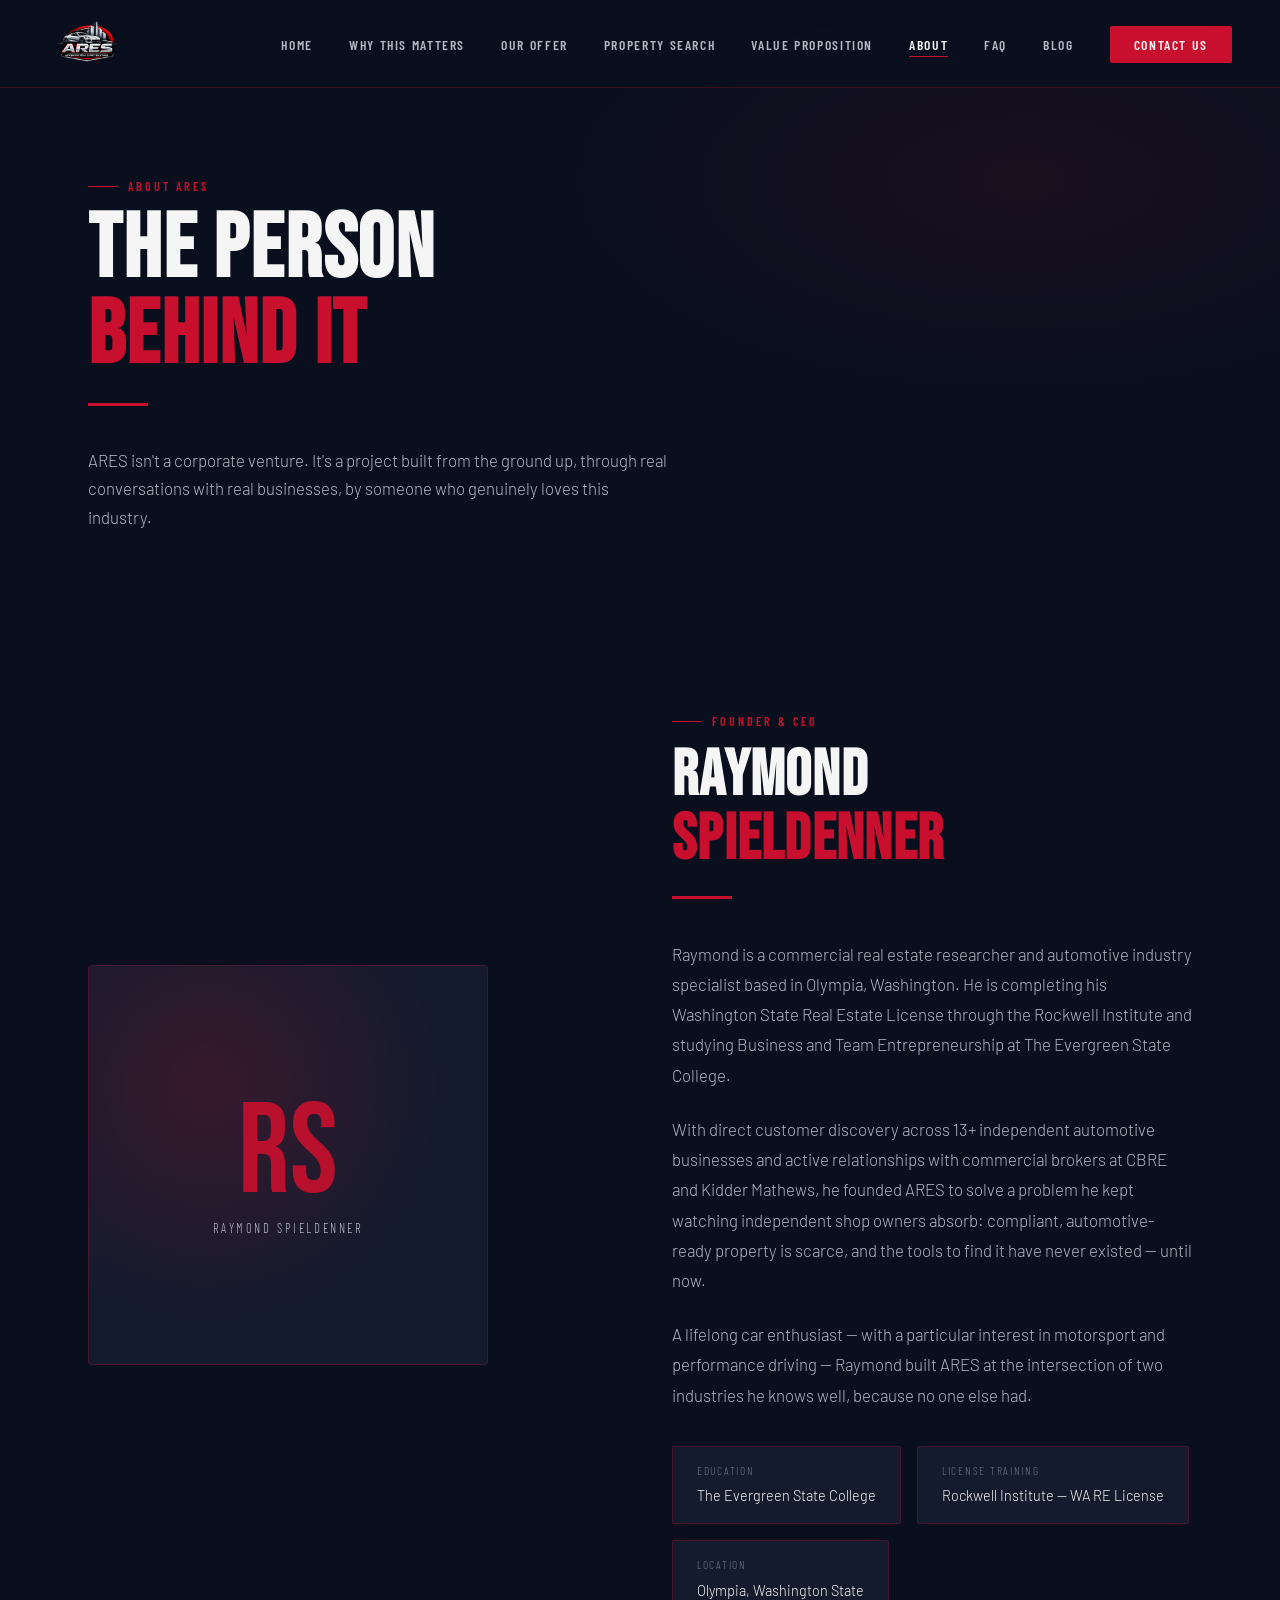
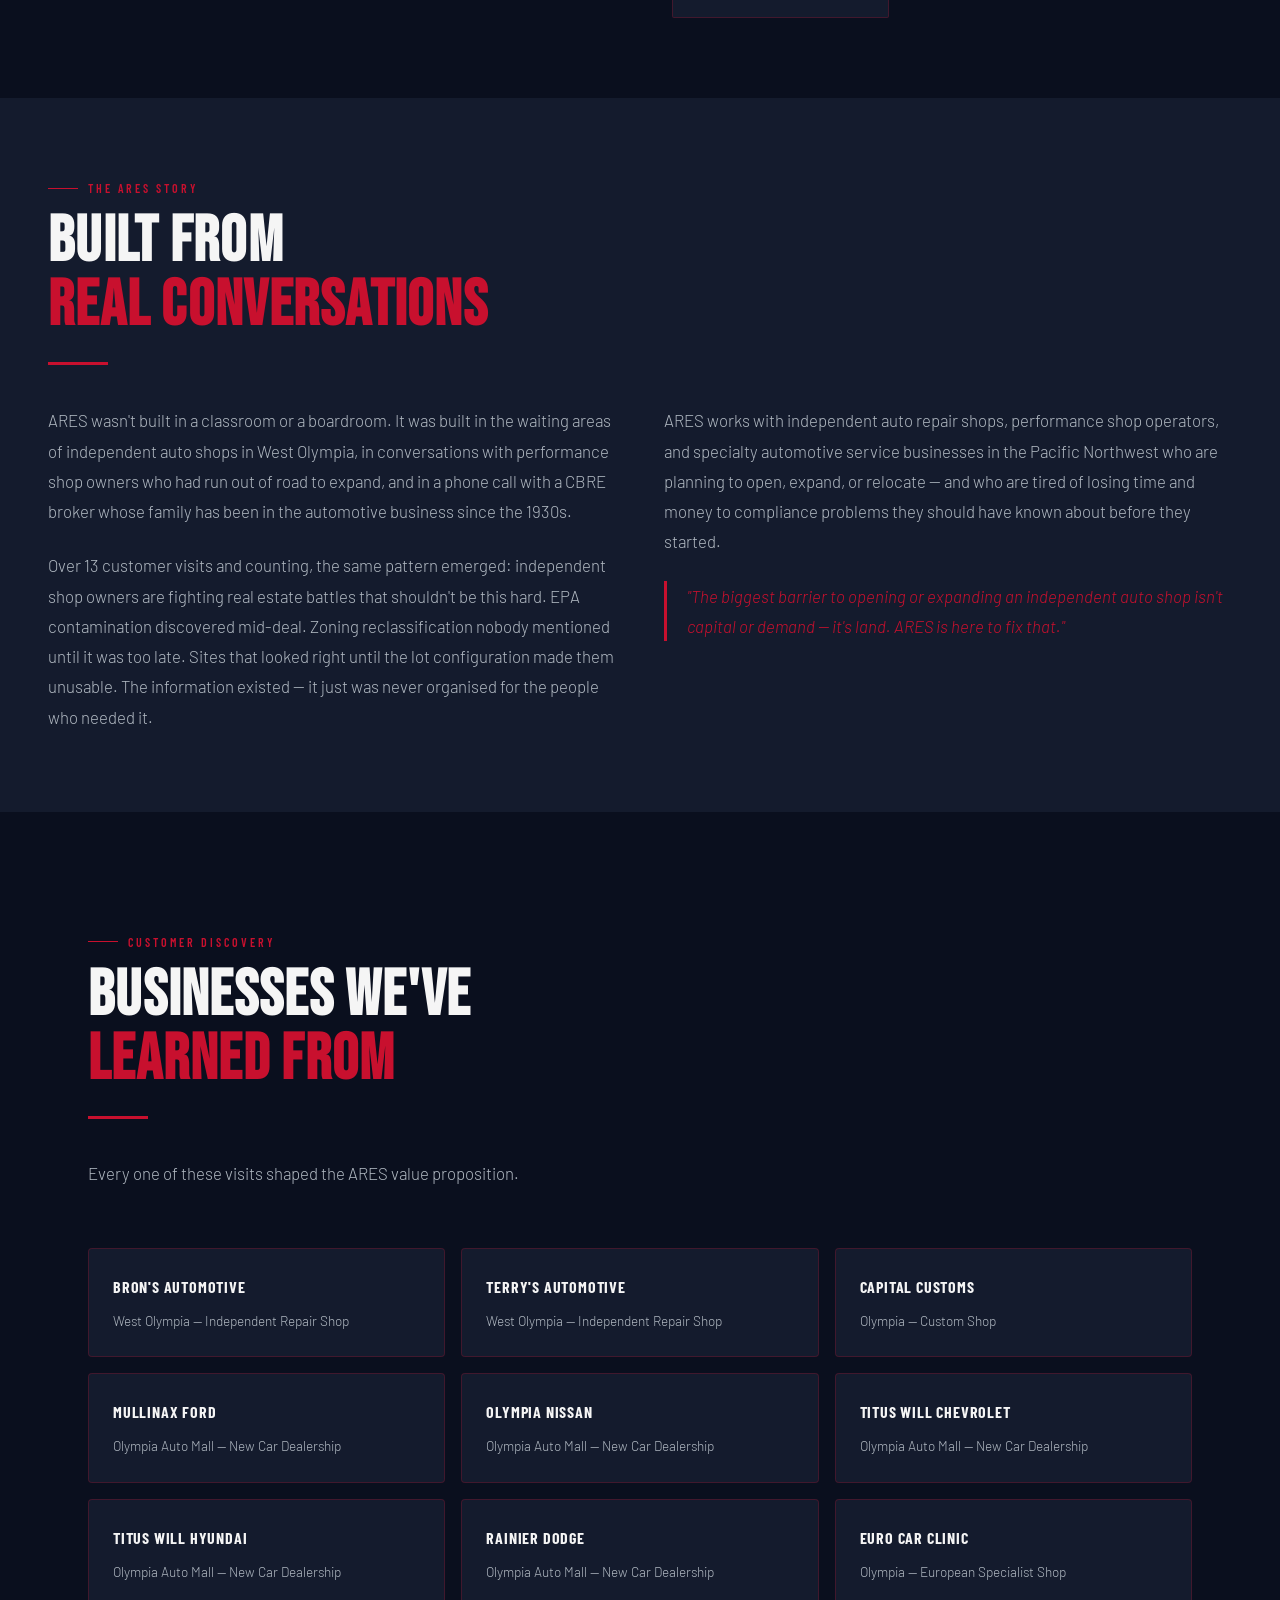
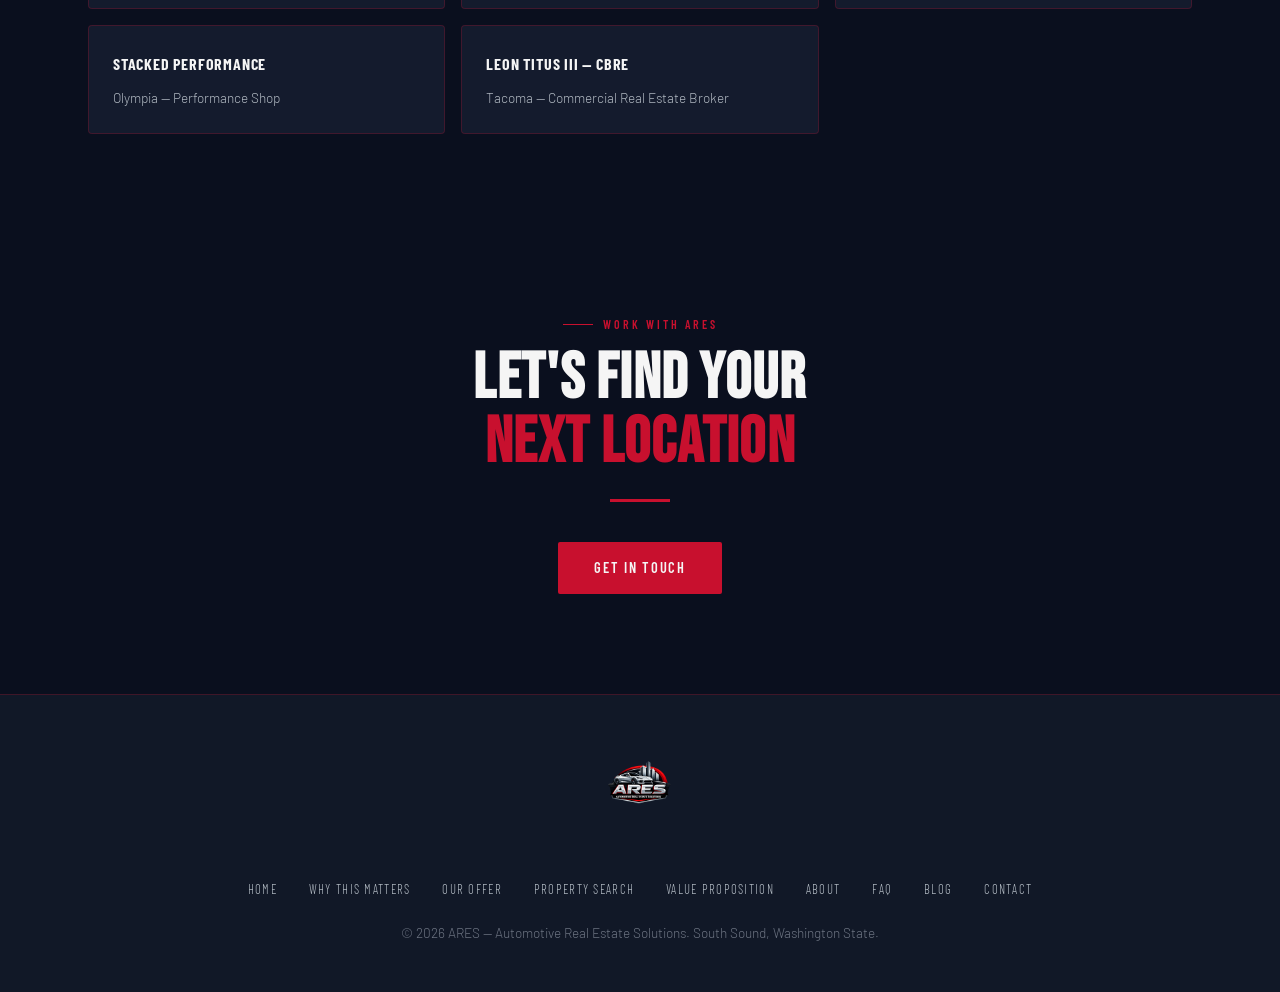
==== about.html @ 0a2ec270 "Update customer visits count to 13+" ====
<!DOCTYPE html>
<html lang="en">
<head>
  <meta charset="UTF-8" />
  <meta name="viewport" content="width=device-width, initial-scale=1.0" />
  <title>About — ARES Automotive Real Estate Solutions</title>
  <meta name="description" content="ARES was founded by Raymond Spieldenner, a lifelong car enthusiast and real estate student at The Evergreen State College, committed to solving the real estate challenges facing South Sound automotive businesses." />
  <meta name="keywords" content="ARES founder, Raymond Spieldenner, automotive real estate Washington, Evergreen State College entrepreneurship" />
  <link rel="canonical" href="https://www.aresautomotivere.com/about.html" />
  <link rel="stylesheet" href="assets/style.css" />
</head>
<body>

  <!-- NAV -->
  <nav>
    <a class="nav-logo" href="index.html">
      <img src="assets/logo.png" alt="ARES Logo" />
    </a>
    <button class="hamburger" aria-label="Toggle menu">
      <span></span><span></span><span></span>
    </button>
    <ul>
      <li><a href="index.html">Home</a></li>
      <li><a href="why-this-matters.html">Why This Matters</a></li>
      <li><a href="offer.html">Our Offer</a></li>
      <li><a href="property-search.html">Property Search</a></li>
      <li><a href="value-proposition.html">Value Proposition</a></li>
      <li><a href="about.html" class="active">About</a></li>
      <li><a href="faq.html">FAQ</a></li>
      <li><a href="blog.html">Blog</a></li>
      <li><a href="contact.html" class="nav-cta">Contact Us</a></li>
    </ul>
  </nav>

  <div class="page-hero-bg"></div>

  <!-- PAGE HERO -->
  <div class="page-hero">
    <p class="section-eyebrow fade-in">About ARES</p>
    <h1 class="fade-in" style="font-family:'Bebas Neue',sans-serif; font-size:clamp(3rem,7vw,7rem); line-height:0.95; letter-spacing:0.02em;">THE PERSON<br><span style="color:var(--red);">BEHIND IT</span></h1>
    <div class="divider fade-in"></div>
    <p class="fade-in" style="font-size:1.05rem; color:var(--steel); max-width:580px; line-height:1.7;">ARES isn't a corporate venture. It's a project built from the ground up, through real conversations with real businesses, by someone who genuinely loves this industry.</p>
  </div>

  <!-- FOUNDER SECTION -->
  <section>
    <div class="grid-2" style="gap:64px; align-items:center;">
      <div class="scroll-reveal">
        <!-- Monogram placeholder in brand colors -->
        <div style="width:100%; aspect-ratio:1; max-width:400px; background:var(--card-bg); border:1px solid var(--border); border-radius:4px; display:flex; align-items:center; justify-content:center; position:relative; overflow:hidden;">
          <div style="position:absolute; inset:0; background: radial-gradient(ellipse at 30% 30%, rgba(200,16,46,0.2), transparent 60%);"></div>
          <div style="text-align:center; position:relative; z-index:1;">
            <div style="font-family:'Bebas Neue',sans-serif; font-size:8rem; color:var(--red); line-height:1; opacity:0.9;">RS</div>
            <div style="font-family:'Barlow Condensed',sans-serif; font-size:0.8rem; letter-spacing:0.2em; text-transform:uppercase; color:var(--steel);">Raymond Spieldenner</div>
          </div>
        </div>
      </div>
      <div class="scroll-reveal">
        <p class="section-eyebrow">Founder & CEO</p>
        <h2>RAYMOND<br><span>SPIELDENNER</span></h2>
        <div class="divider"></div>
        <p style="font-size:1.05rem; color:var(--steel); line-height:1.8; margin-bottom:24px;">
          Raymond is a commercial real estate researcher and automotive industry specialist based in Olympia, Washington. He is completing his Washington State Real Estate License through the Rockwell Institute and studying Business and Team Entrepreneurship at The Evergreen State College.
        </p>
        <p style="font-size:1.05rem; color:var(--steel); line-height:1.8; margin-bottom:24px;">
          With direct customer discovery across 13+ independent automotive businesses and active relationships with commercial brokers at CBRE and Kidder Mathews, he founded ARES to solve a problem he kept watching independent shop owners absorb: compliant, automotive-ready property is scarce, and the tools to find it have never existed — until now.
        </p>
        <p style="font-size:1.05rem; color:var(--steel); line-height:1.8;">
          A lifelong car enthusiast — with a particular interest in motorsport and performance driving — Raymond built ARES at the intersection of two industries he knows well, because no one else had.
        </p>
        <div style="margin-top:36px; display:flex; gap:16px; flex-wrap:wrap;">
          <div style="padding:14px 24px; background:var(--card-bg); border:1px solid var(--border); border-radius:2px;">
            <div style="font-family:'Barlow Condensed',sans-serif; font-size:0.72rem; letter-spacing:0.15em; text-transform:uppercase; color:var(--dim); margin-bottom:4px;">Education</div>
            <div style="font-size:0.9rem; color:var(--white);">The Evergreen State College</div>
          </div>
          <div style="padding:14px 24px; background:var(--card-bg); border:1px solid var(--border); border-radius:2px;">
            <div style="font-family:'Barlow Condensed',sans-serif; font-size:0.72rem; letter-spacing:0.15em; text-transform:uppercase; color:var(--dim); margin-bottom:4px;">License Training</div>
            <div style="font-size:0.9rem; color:var(--white);">Rockwell Institute — WA RE License</div>
          </div>
          <div style="padding:14px 24px; background:var(--card-bg); border:1px solid var(--border); border-radius:2px;">
            <div style="font-family:'Barlow Condensed',sans-serif; font-size:0.72rem; letter-spacing:0.15em; text-transform:uppercase; color:var(--dim); margin-bottom:4px;">Location</div>
            <div style="font-size:0.9rem; color:var(--white);">Olympia, Washington State</div>
          </div>
        </div>
      </div>
    </div>
  </section>

  <!-- ARES STORY -->
  <section style="background:var(--card-bg); max-width:100%; padding:80px 48px;">
    <div style="max-width:1200px; margin:0 auto;">
      <div class="scroll-reveal">
        <p class="section-eyebrow">The ARES Story</p>
        <h2>BUILT FROM<br><span>REAL CONVERSATIONS</span></h2>
        <div class="divider"></div>
      </div>
      <div class="grid-2" style="gap:48px;">
        <div class="scroll-reveal">
          <p style="font-size:1.05rem; color:var(--steel); line-height:1.8; margin-bottom:24px;">
            ARES wasn't built in a classroom or a boardroom. It was built in the waiting areas of independent auto shops in West Olympia, in conversations with performance shop owners who had run out of road to expand, and in a phone call with a CBRE broker whose family has been in the automotive business since the 1930s.
          </p>
          <p style="font-size:1.05rem; color:var(--steel); line-height:1.8;">
            Over 13 customer visits and counting, the same pattern emerged: independent shop owners are fighting real estate battles that shouldn't be this hard. EPA contamination discovered mid-deal. Zoning reclassification nobody mentioned until it was too late. Sites that looked right until the lot configuration made them unusable. The information existed — it just was never organised for the people who needed it.
          </p>
        </div>
        <div class="scroll-reveal">
          <p style="font-size:1.05rem; color:var(--steel); line-height:1.8; margin-bottom:24px;">
            ARES works with independent auto repair shops, performance shop operators, and specialty automotive service businesses in the Pacific Northwest who are planning to open, expand, or relocate — and who are tired of losing time and money to compliance problems they should have known about before they started.
          </p>
          <p style="font-size:1.05rem; color:var(--red); line-height:1.8; font-style:italic; border-left:3px solid var(--red); padding-left:20px;">
            "The biggest barrier to opening or expanding an independent auto shop isn't capital or demand — it's land. ARES is here to fix that."
          </p>
        </div>
      </div>
    </div>
  </section>

  <!-- VISITS CONDUCTED -->
  <section>
    <div class="scroll-reveal">
      <p class="section-eyebrow">Customer Discovery</p>
      <h2>BUSINESSES WE'VE<br><span>LEARNED FROM</span></h2>
      <div class="divider"></div>
      <p class="section-lead">Every one of these visits shaped the ARES value proposition.</p>
    </div>
    <div class="grid-3" style="gap:16px;">
      <div class="card scroll-reveal" style="padding:24px;">
        <h3 style="font-size:1rem;">Bron's Automotive</h3>
        <p style="font-size:0.85rem;">West Olympia — Independent Repair Shop</p>
      </div>
      <div class="card scroll-reveal" style="padding:24px;">
        <h3 style="font-size:1rem;">Terry's Automotive</h3>
        <p style="font-size:0.85rem;">West Olympia — Independent Repair Shop</p>
      </div>
      <div class="card scroll-reveal" style="padding:24px;">
        <h3 style="font-size:1rem;">Capital Customs</h3>
        <p style="font-size:0.85rem;">Olympia — Custom Shop</p>
      </div>
      <div class="card scroll-reveal" style="padding:24px;">
        <h3 style="font-size:1rem;">Mullinax Ford</h3>
        <p style="font-size:0.85rem;">Olympia Auto Mall — New Car Dealership</p>
      </div>
      <div class="card scroll-reveal" style="padding:24px;">
        <h3 style="font-size:1rem;">Olympia Nissan</h3>
        <p style="font-size:0.85rem;">Olympia Auto Mall — New Car Dealership</p>
      </div>
      <div class="card scroll-reveal" style="padding:24px;">
        <h3 style="font-size:1rem;">Titus Will Chevrolet</h3>
        <p style="font-size:0.85rem;">Olympia Auto Mall — New Car Dealership</p>
      </div>
      <div class="card scroll-reveal" style="padding:24px;">
        <h3 style="font-size:1rem;">Titus Will Hyundai</h3>
        <p style="font-size:0.85rem;">Olympia Auto Mall — New Car Dealership</p>
      </div>
      <div class="card scroll-reveal" style="padding:24px;">
        <h3 style="font-size:1rem;">Rainier Dodge</h3>
        <p style="font-size:0.85rem;">Olympia Auto Mall — New Car Dealership</p>
      </div>
      <div class="card scroll-reveal" style="padding:24px;">
        <h3 style="font-size:1rem;">Euro Car Clinic</h3>
        <p style="font-size:0.85rem;">Olympia — European Specialist Shop</p>
      </div>
      <div class="card scroll-reveal" style="padding:24px;">
        <h3 style="font-size:1rem;">Stacked Performance</h3>
        <p style="font-size:0.85rem;">Olympia — Performance Shop</p>
      </div>
      <div class="card scroll-reveal" style="padding:24px;">
        <h3 style="font-size:1rem;">Leon Titus III — CBRE</h3>
        <p style="font-size:0.85rem;">Tacoma — Commercial Real Estate Broker</p>
      </div>
    </div>
  </section>

  <!-- CTA -->
  <section style="text-align:center; padding:100px 48px;">
    <div class="scroll-reveal">
      <p class="section-eyebrow" style="justify-content:center;">Work With ARES</p>
      <h2>LET'S FIND YOUR<br><span>NEXT LOCATION</span></h2>
      <div class="divider" style="margin:24px auto 40px;"></div>
      <a href="contact.html" class="btn-primary">Get In Touch</a>
    </div>
  </section>

  <!-- FOOTER -->
  <footer>
    <img src="assets/logo.png" alt="ARES Logo" />
    <ul class="footer-links">
      <li><a href="index.html">Home</a></li>
      <li><a href="why-this-matters.html">Why This Matters</a></li>
      <li><a href="offer.html">Our Offer</a></li>
      <li><a href="property-search.html">Property Search</a></li>
      <li><a href="value-proposition.html">Value Proposition</a></li>
      <li><a href="about.html">About</a></li>
      <li><a href="faq.html">FAQ</a></li>
      <li><a href="blog.html">Blog</a></li>
      <li><a href="contact.html">Contact</a></li>
    </ul>
    <p>&copy; 2026 ARES — Automotive Real Estate Solutions. South Sound, Washington State.</p>
  </footer>

  <script src="assets/main.js"></script>
</body>
</html>
---- assets/style.css ----
/* ============================================================
   ARES — Automotive Real Estate Solutions
   Brand: Navy #0A0F1E | Red #C8102E | White #F5F5F5 | Steel #B0B8C1
   ============================================================ */

@import url('https://fonts.googleapis.com/css2?family=Bebas+Neue&family=Barlow:ital,wght@0,300;0,400;0,600;0,700;1,300&family=Barlow+Condensed:wght@400;600;700&display=swap');

:root {
  --navy:    #0A0F1E;
  --navy2:   #111827;
  --red:     #C8102E;
  --red2:    #E8102E;
  --white:   #F5F5F5;
  --steel:   #B0B8C1;
  --dim:     #6B7280;
  --card-bg: #141B2D;
  --border:  rgba(200,16,46,0.25);
}

*, *::before, *::after { box-sizing: border-box; margin: 0; padding: 0; }

html { scroll-behavior: smooth; }

body {
  background: var(--navy);
  color: var(--white);
  font-family: 'Barlow', sans-serif;
  font-weight: 300;
  line-height: 1.7;
  overflow-x: hidden;
}

/* ── NOISE TEXTURE OVERLAY ── */
body::before {
  content: '';
  position: fixed;
  inset: 0;
  background-image: url("data:image/svg+xml,%3Csvg viewBox='0 0 200 200' xmlns='http://www.w3.org/2000/svg'%3E%3Cfilter id='n'%3E%3CfeTurbulence type='fractalNoise' baseFrequency='0.75' numOctaves='4' stitchTiles='stitch'/%3E%3C/filter%3E%3Crect width='100%25' height='100%25' filter='url(%23n)' opacity='0.04'/%3E%3C/svg%3E");
  pointer-events: none;
  z-index: 0;
  opacity: 0.4;
}

/* ── NAVIGATION ── */
nav {
  position: fixed;
  top: 0; left: 0; right: 0;
  z-index: 100;
  display: flex;
  align-items: center;
  justify-content: space-between;
  padding: 0 48px;
  height: 88px;
  background: rgba(10,15,30,0.92);
  backdrop-filter: blur(12px);
  border-bottom: 1px solid var(--border);
}

nav .nav-logo img {
  height: 80px;
  width: auto;
  display: block;
}

nav ul {
  list-style: none;
  display: flex;
  gap: 36px;
  align-items: center;
}

nav ul a {
  font-family: 'Barlow Condensed', sans-serif;
  font-size: 0.85rem;
  font-weight: 600;
  letter-spacing: 0.12em;
  text-transform: uppercase;
  color: var(--steel);
  text-decoration: none;
  transition: color 0.2s;
  position: relative;
}

nav ul a::after {
  content: '';
  position: absolute;
  bottom: -4px; left: 0; right: 100%;
  height: 1px;
  background: var(--red);
  transition: right 0.25s ease;
}

nav ul a:hover,
nav ul a.active { color: var(--white); }
nav ul a:hover::after,
nav ul a.active::after { right: 0; }

nav .nav-cta {
  background: var(--red);
  color: var(--white) !important;
  padding: 10px 24px;
  border-radius: 2px;
  transition: background 0.2s !important;
}
nav .nav-cta:hover { background: var(--red2) !important; }
nav .nav-cta::after { display: none !important; }

/* ── HAMBURGER ── */
.hamburger {
  display: none;
  flex-direction: column;
  gap: 5px;
  cursor: pointer;
  background: none;
  border: none;
  padding: 4px;
}
.hamburger span {
  display: block;
  width: 26px;
  height: 2px;
  background: var(--white);
  transition: all 0.3s;
}

/* ── SECTION BASE ── */
section {
  position: relative;
  z-index: 1;
  padding: 120px 48px 80px;
  max-width: 1200px;
  margin: 0 auto;
}

/* ── HERO ── */
.hero {
  min-height: 100vh;
  display: flex;
  flex-direction: column;
  justify-content: center;
  padding: 0 48px;
  max-width: 100%;
  position: relative;
  overflow: hidden;
}

.hero-bg {
  position: absolute;
  inset: 0;
  background: radial-gradient(ellipse 80% 60% at 60% 40%, rgba(200,16,46,0.12) 0%, transparent 70%),
              radial-gradient(ellipse 50% 50% at 10% 80%, rgba(200,16,46,0.06) 0%, transparent 60%),
              var(--navy);
  z-index: 0;
}

.hero-grid-lines {
  position: absolute;
  inset: 0;
  background-image:
    linear-gradient(rgba(200,16,46,0.07) 1px, transparent 1px),
    linear-gradient(90deg, rgba(200,16,46,0.07) 1px, transparent 1px);
  background-size: 80px 80px;
  z-index: 0;
}

.hero-content {
  position: relative;
  z-index: 2;
  max-width: 1100px;
  margin: 0 auto;
  width: 100%;
  padding-top: 80px;
}

.hero-eyebrow {
  font-family: 'Barlow Condensed', sans-serif;
  font-size: 0.8rem;
  font-weight: 600;
  letter-spacing: 0.25em;
  text-transform: uppercase;
  color: var(--red);
  margin-bottom: 20px;
  display: flex;
  align-items: center;
  gap: 12px;
}

.hero-eyebrow::before {
  content: '';
  display: block;
  width: 40px;
  height: 1px;
  background: var(--red);
}

.hero h1 {
  font-family: 'Bebas Neue', sans-serif;
  font-size: clamp(4rem, 9vw, 9rem);
  line-height: 0.92;
  letter-spacing: 0.02em;
  color: var(--white);
  margin-bottom: 32px;
}

.hero h1 span { color: var(--red); }

.hero-sub {
  font-size: clamp(1rem, 1.8vw, 1.3rem);
  font-weight: 300;
  color: var(--steel);
  max-width: 560px;
  margin-bottom: 48px;
  line-height: 1.6;
}

.hero-cta-group {
  display: flex;
  gap: 16px;
  flex-wrap: wrap;
}

.btn-primary {
  background: var(--red);
  color: var(--white);
  text-decoration: none;
  padding: 14px 36px;
  font-family: 'Barlow Condensed', sans-serif;
  font-size: 0.9rem;
  font-weight: 600;
  letter-spacing: 0.12em;
  text-transform: uppercase;
  border-radius: 2px;
  transition: background 0.2s, transform 0.15s;
  display: inline-block;
}
.btn-primary:hover { background: var(--red2); transform: translateY(-2px); }

.btn-secondary {
  background: transparent;
  color: var(--white);
  text-decoration: none;
  padding: 13px 36px;
  font-family: 'Barlow Condensed', sans-serif;
  font-size: 0.9rem;
  font-weight: 600;
  letter-spacing: 0.12em;
  text-transform: uppercase;
  border: 1px solid rgba(245,245,245,0.3);
  border-radius: 2px;
  transition: border-color 0.2s, color 0.2s;
  display: inline-block;
}
.btn-secondary:hover { border-color: var(--white); }

/* ── SECTION HEADINGS ── */
.section-eyebrow {
  font-family: 'Barlow Condensed', sans-serif;
  font-size: 0.75rem;
  font-weight: 600;
  letter-spacing: 0.25em;
  text-transform: uppercase;
  color: var(--red);
  margin-bottom: 12px;
  display: flex;
  align-items: center;
  gap: 10px;
}
.section-eyebrow::before {
  content: '';
  display: block;
  width: 30px;
  height: 1px;
  background: var(--red);
}

h2 {
  font-family: 'Bebas Neue', sans-serif;
  font-size: clamp(2.5rem, 5vw, 4.5rem);
  line-height: 1;
  letter-spacing: 0.02em;
  color: var(--white);
  margin-bottom: 20px;
}

h2 span { color: var(--red); }

.section-lead {
  font-size: 1.05rem;
  color: var(--steel);
  max-width: 600px;
  margin-bottom: 60px;
  line-height: 1.7;
}

/* ── CARDS ── */
.card {
  background: var(--card-bg);
  border: 1px solid var(--border);
  border-radius: 4px;
  padding: 36px;
  transition: border-color 0.25s, transform 0.2s;
}
.card:hover {
  border-color: var(--red);
  transform: translateY(-4px);
}

.card-icon {
  width: 48px;
  height: 48px;
  background: rgba(200,16,46,0.12);
  border-radius: 4px;
  display: flex;
  align-items: center;
  justify-content: center;
  margin-bottom: 20px;
  font-size: 1.4rem;
}

.card h3 {
  font-family: 'Barlow Condensed', sans-serif;
  font-size: 1.2rem;
  font-weight: 700;
  letter-spacing: 0.05em;
  text-transform: uppercase;
  color: var(--white);
  margin-bottom: 10px;
}

.card p {
  font-size: 0.95rem;
  color: var(--steel);
  line-height: 1.65;
}

/* ── GRID LAYOUTS ── */
.grid-2 { display: grid; grid-template-columns: 1fr 1fr; gap: 24px; }
.grid-3 { display: grid; grid-template-columns: repeat(3, 1fr); gap: 24px; }
.grid-4 { display: grid; grid-template-columns: repeat(4, 1fr); gap: 20px; }

/* ── DIVIDER ── */
.divider {
  width: 60px;
  height: 3px;
  background: var(--red);
  margin: 24px 0 40px;
}

/* ── RED ACCENT LINE ── */
.accent-line {
  width: 100%;
  height: 1px;
  background: linear-gradient(90deg, var(--red), transparent);
  margin: 0 0 60px;
}

/* ── FOOTER ── */
footer {
  position: relative;
  z-index: 1;
  background: var(--navy2);
  border-top: 1px solid var(--border);
  padding: 48px;
  text-align: center;
}

footer img { height: 84px; margin-bottom: 20px; }

footer p {
  font-size: 0.85rem;
  color: var(--dim);
}

footer .footer-links {
  display: flex;
  justify-content: center;
  gap: 32px;
  margin: 20px 0;
  list-style: none;
}

footer .footer-links a {
  font-family: 'Barlow Condensed', sans-serif;
  font-size: 0.8rem;
  letter-spacing: 0.1em;
  text-transform: uppercase;
  color: var(--steel);
  text-decoration: none;
  transition: color 0.2s;
}
footer .footer-links a:hover { color: var(--red); }

/* ── FADE IN ANIMATION ── */
.fade-in {
  opacity: 0;
  transform: translateY(28px);
  animation: fadeUp 0.7s ease forwards;
}
.fade-in:nth-child(1) { animation-delay: 0.1s; }
.fade-in:nth-child(2) { animation-delay: 0.2s; }
.fade-in:nth-child(3) { animation-delay: 0.3s; }
.fade-in:nth-child(4) { animation-delay: 0.4s; }
.fade-in:nth-child(5) { animation-delay: 0.5s; }
.fade-in:nth-child(6) { animation-delay: 0.6s; }

@keyframes fadeUp {
  to { opacity: 1; transform: translateY(0); }
}

/* ── PAGE HERO (inner pages) ── */
.page-hero {
  padding-top: 176px;
  padding-bottom: 60px;
  max-width: 1200px;
  margin: 0 auto;
  padding-left: 48px;
  padding-right: 48px;
  position: relative;
  z-index: 1;
}

.page-hero-bg {
  position: fixed;
  inset: 0;
  background: radial-gradient(ellipse 60% 40% at 80% 20%, rgba(200,16,46,0.08) 0%, transparent 60%),
              var(--navy);
  z-index: 0;
}

/* ── STAT BAND ── */
.stat-band {
  background: var(--card-bg);
  border-top: 1px solid var(--border);
  border-bottom: 1px solid var(--border);
  padding: 48px;
  display: flex;
  justify-content: center;
  gap: 80px;
  position: relative;
  z-index: 1;
}

.stat-item { text-align: center; }

.stat-num {
  font-family: 'Bebas Neue', sans-serif;
  font-size: 3.5rem;
  color: var(--red);
  line-height: 1;
}

.stat-label {
  font-family: 'Barlow Condensed', sans-serif;
  font-size: 0.75rem;
  letter-spacing: 0.15em;
  text-transform: uppercase;
  color: var(--steel);
  margin-top: 6px;
}

/* ── FORM ── */
.form-group {
  margin-bottom: 20px;
}

.form-group label {
  display: block;
  font-family: 'Barlow Condensed', sans-serif;
  font-size: 0.8rem;
  font-weight: 600;
  letter-spacing: 0.15em;
  text-transform: uppercase;
  color: var(--steel);
  margin-bottom: 8px;
}

.form-group input,
.form-group textarea,
.form-group select {
  width: 100%;
  background: var(--card-bg);
  border: 1px solid var(--border);
  border-radius: 2px;
  padding: 14px 18px;
  color: var(--white);
  font-family: 'Barlow', sans-serif;
  font-size: 0.95rem;
  font-weight: 300;
  transition: border-color 0.2s;
  outline: none;
}

.form-group input:focus,
.form-group textarea:focus,
.form-group select:focus {
  border-color: var(--red);
}

.form-group textarea { resize: vertical; min-height: 140px; }

/* ── JOURNEY MAP ── */
.journey-step {
  display: flex;
  gap: 32px;
  align-items: flex-start;
  padding: 36px;
  background: var(--card-bg);
  border: 1px solid var(--border);
  border-radius: 4px;
  margin-bottom: 16px;
  transition: border-color 0.25s;
}
.journey-step:hover { border-color: var(--red); }

.step-number {
  font-family: 'Bebas Neue', sans-serif;
  font-size: 3rem;
  color: var(--red);
  line-height: 1;
  min-width: 60px;
  opacity: 0.5;
}

.step-content h3 {
  font-family: 'Barlow Condensed', sans-serif;
  font-size: 1.15rem;
  font-weight: 700;
  letter-spacing: 0.08em;
  text-transform: uppercase;
  color: var(--white);
  margin-bottom: 8px;
}

.step-content p { font-size: 0.95rem; color: var(--steel); }

.step-tag {
  display: inline-block;
  margin-top: 10px;
  padding: 4px 12px;
  background: rgba(200,16,46,0.12);
  border: 1px solid rgba(200,16,46,0.3);
  border-radius: 2px;
  font-family: 'Barlow Condensed', sans-serif;
  font-size: 0.72rem;
  font-weight: 600;
  letter-spacing: 0.1em;
  text-transform: uppercase;
  color: var(--red);
}

/* ── RESPONSIVE ── */
@media (max-width: 900px) {
  nav { padding: 0 24px; }
  nav ul { display: none; flex-direction: column; position: absolute; top: 88px; left: 0; right: 0; background: var(--navy2); padding: 24px; gap: 20px; border-bottom: 1px solid var(--border); }
  nav ul.open { display: flex; }
  .hamburger { display: flex; }
  .hero, section, .page-hero { padding-left: 24px; padding-right: 24px; }
  .grid-2, .grid-3, .grid-4 { grid-template-columns: 1fr; }
  .stat-band { flex-direction: column; gap: 36px; padding: 36px 24px; }
  footer { padding: 36px 24px; }
  footer .footer-links { flex-wrap: wrap; gap: 16px; }
}
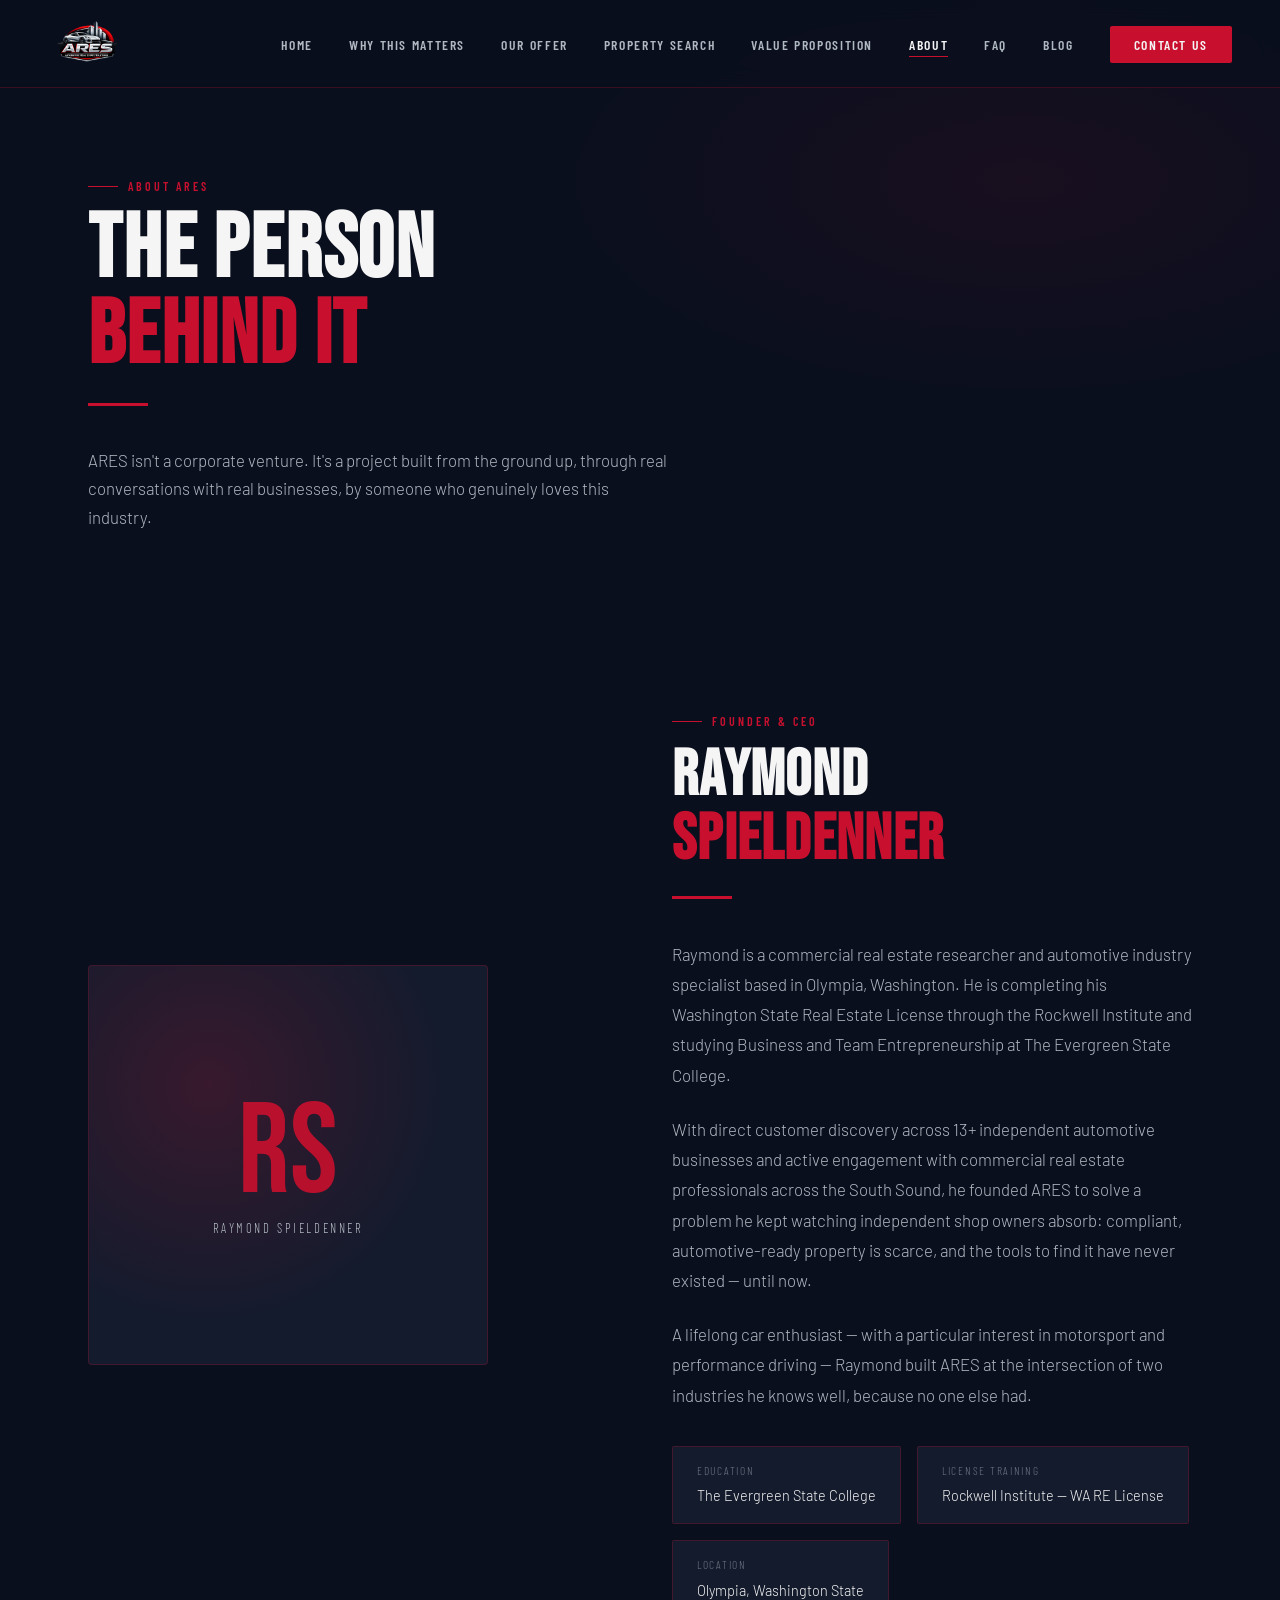
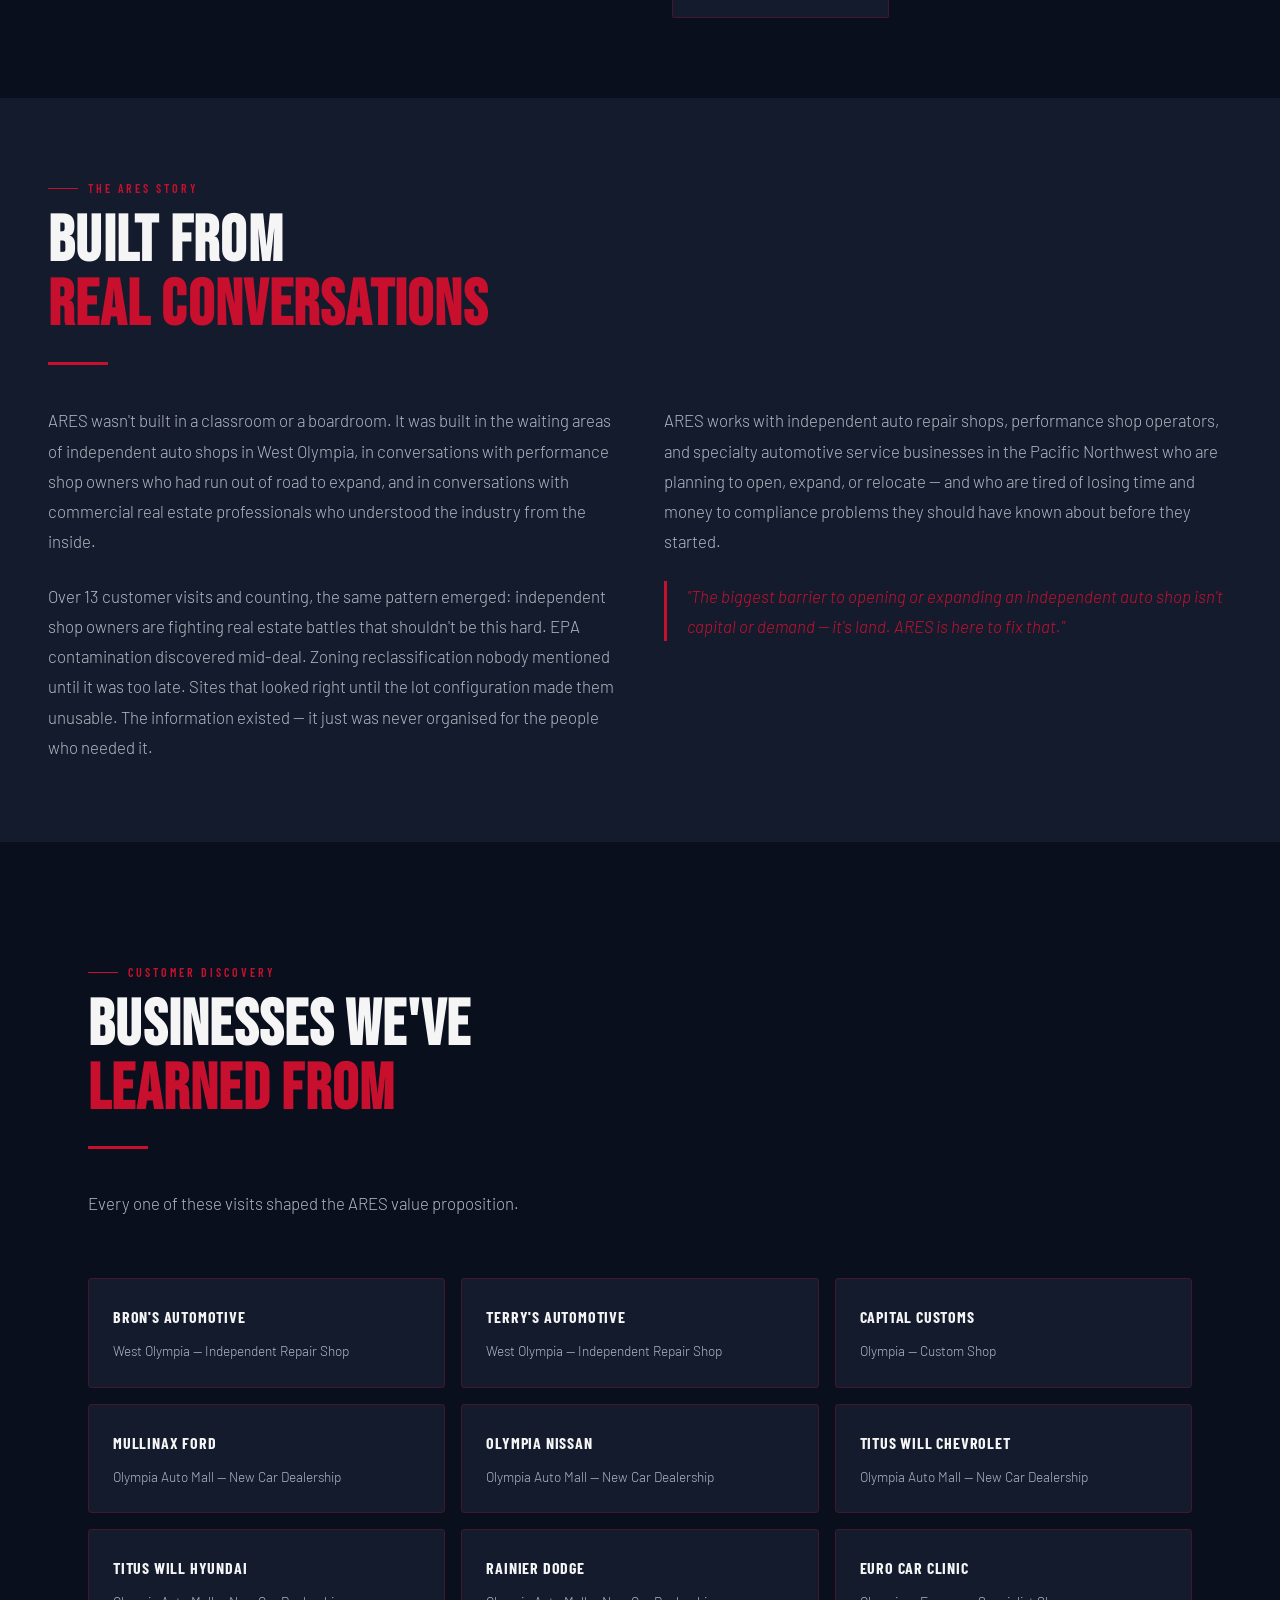
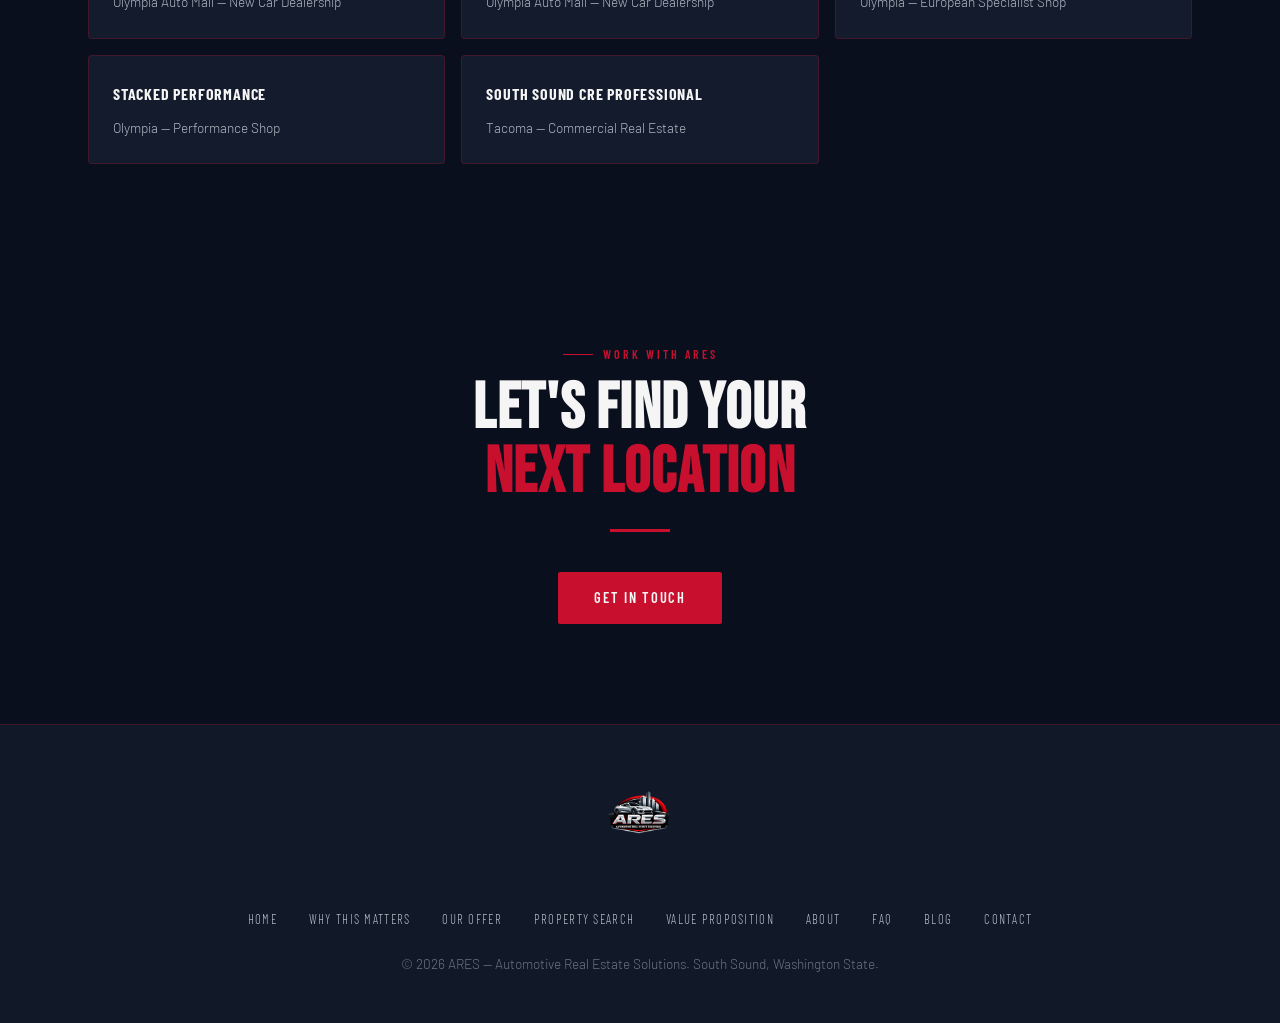
==== commit ac46be85: "Update site content" ====
--- a/about.html
+++ b/about.html
@@ -63,7 +63,7 @@
           Raymond is a commercial real estate researcher and automotive industry specialist based in Olympia, Washington. He is completing his Washington State Real Estate License through the Rockwell Institute and studying Business and Team Entrepreneurship at The Evergreen State College.
         </p>
         <p style="font-size:1.05rem; color:var(--steel); line-height:1.8; margin-bottom:24px;">
-          With direct customer discovery across 13+ independent automotive businesses and active relationships with commercial brokers at CBRE and Kidder Mathews, he founded ARES to solve a problem he kept watching independent shop owners absorb: compliant, automotive-ready property is scarce, and the tools to find it have never existed — until now.
+          With direct customer discovery across 13+ independent automotive businesses and active engagement with commercial real estate professionals across the South Sound, he founded ARES to solve a problem he kept watching independent shop owners absorb: compliant, automotive-ready property is scarce, and the tools to find it have never existed — until now.
         </p>
         <p style="font-size:1.05rem; color:var(--steel); line-height:1.8;">
           A lifelong car enthusiast — with a particular interest in motorsport and performance driving — Raymond built ARES at the intersection of two industries he knows well, because no one else had.
@@ -97,7 +97,7 @@
       <div class="grid-2" style="gap:48px;">
         <div class="scroll-reveal">
           <p style="font-size:1.05rem; color:var(--steel); line-height:1.8; margin-bottom:24px;">
-            ARES wasn't built in a classroom or a boardroom. It was built in the waiting areas of independent auto shops in West Olympia, in conversations with performance shop owners who had run out of road to expand, and in a phone call with a CBRE broker whose family has been in the automotive business since the 1930s.
+            ARES wasn't built in a classroom or a boardroom. It was built in the waiting areas of independent auto shops in West Olympia, in conversations with performance shop owners who had run out of road to expand, and in conversations with commercial real estate professionals who understood the industry from the inside.
           </p>
           <p style="font-size:1.05rem; color:var(--steel); line-height:1.8;">
             Over 13 customer visits and counting, the same pattern emerged: independent shop owners are fighting real estate battles that shouldn't be this hard. EPA contamination discovered mid-deal. Zoning reclassification nobody mentioned until it was too late. Sites that looked right until the lot configuration made them unusable. The information existed — it just was never organised for the people who needed it.
@@ -165,8 +165,8 @@
         <p style="font-size:0.85rem;">Olympia — Performance Shop</p>
       </div>
       <div class="card scroll-reveal" style="padding:24px;">
-        <h3 style="font-size:1rem;">Leon Titus III — CBRE</h3>
-        <p style="font-size:0.85rem;">Tacoma — Commercial Real Estate Broker</p>
+        <h3 style="font-size:1rem;">South Sound CRE Professional</h3>
+        <p style="font-size:0.85rem;">Tacoma — Commercial Real Estate</p>
       </div>
     </div>
   </section>
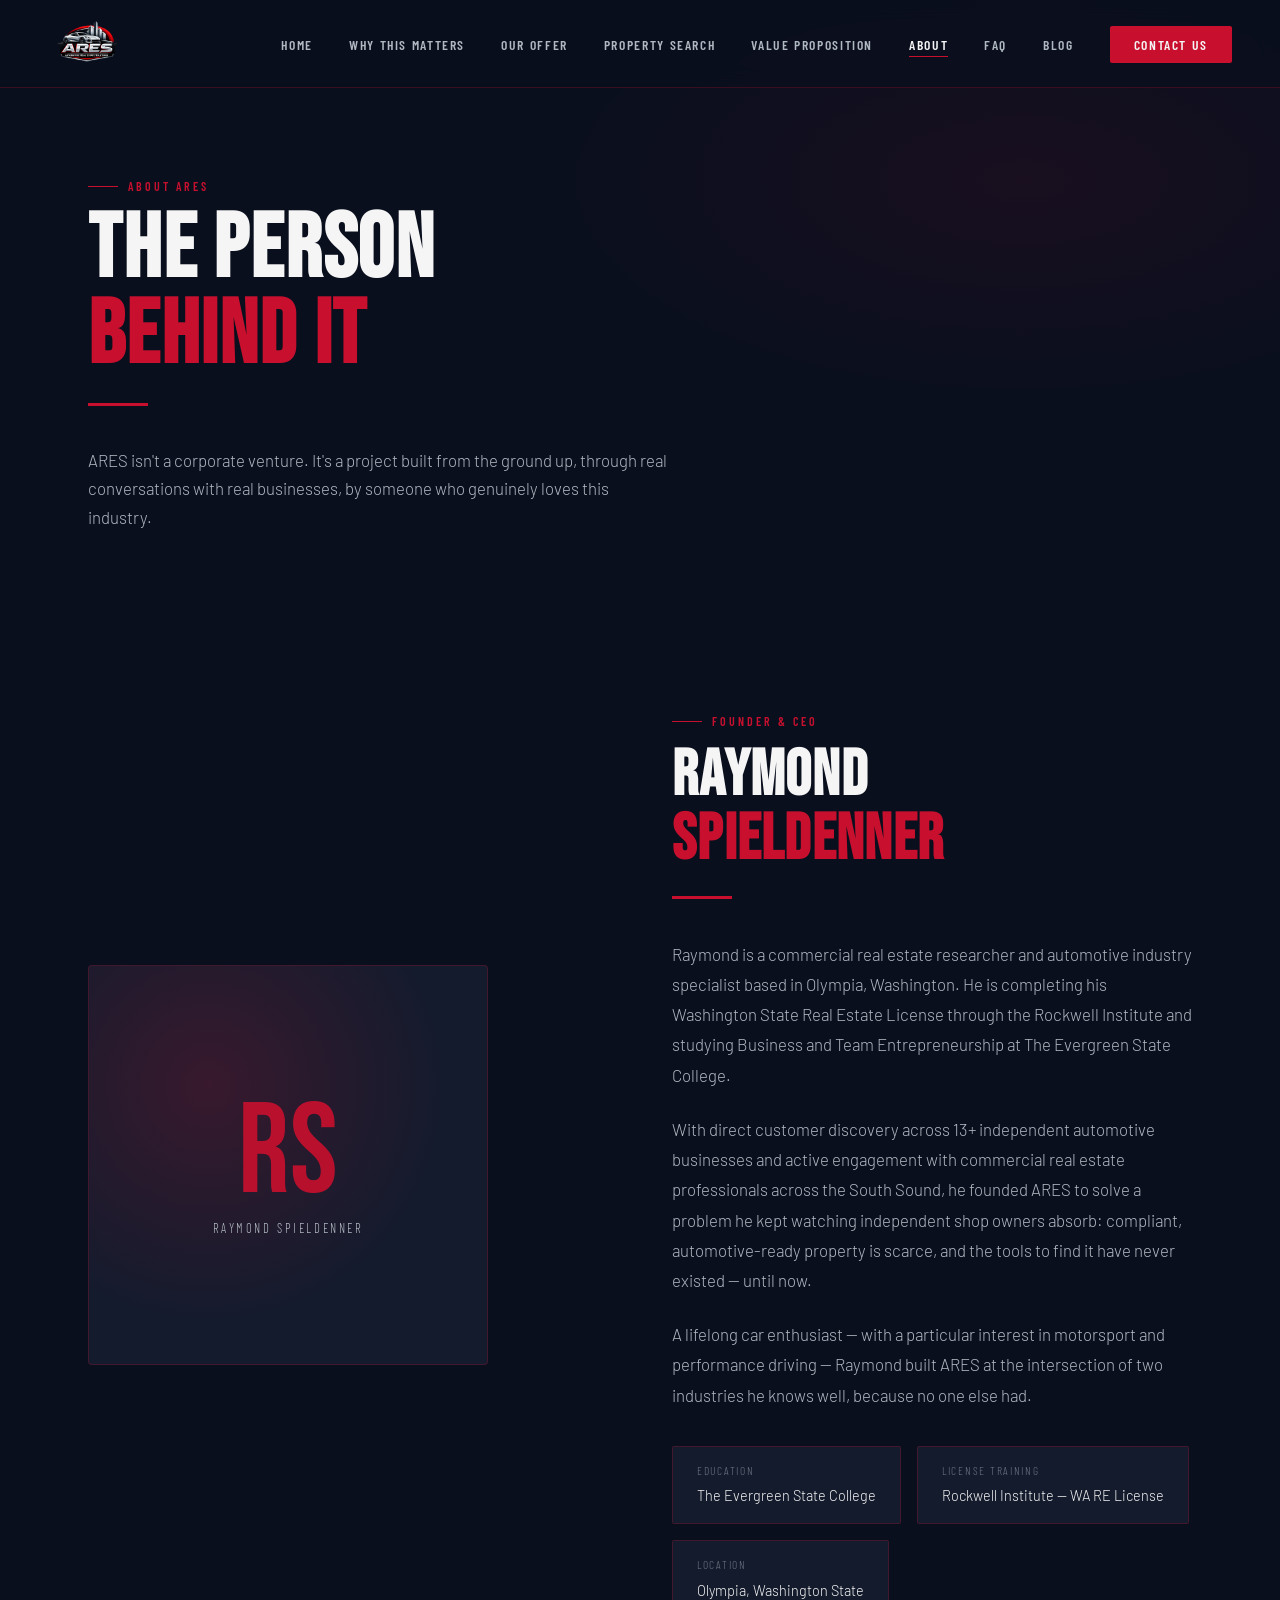
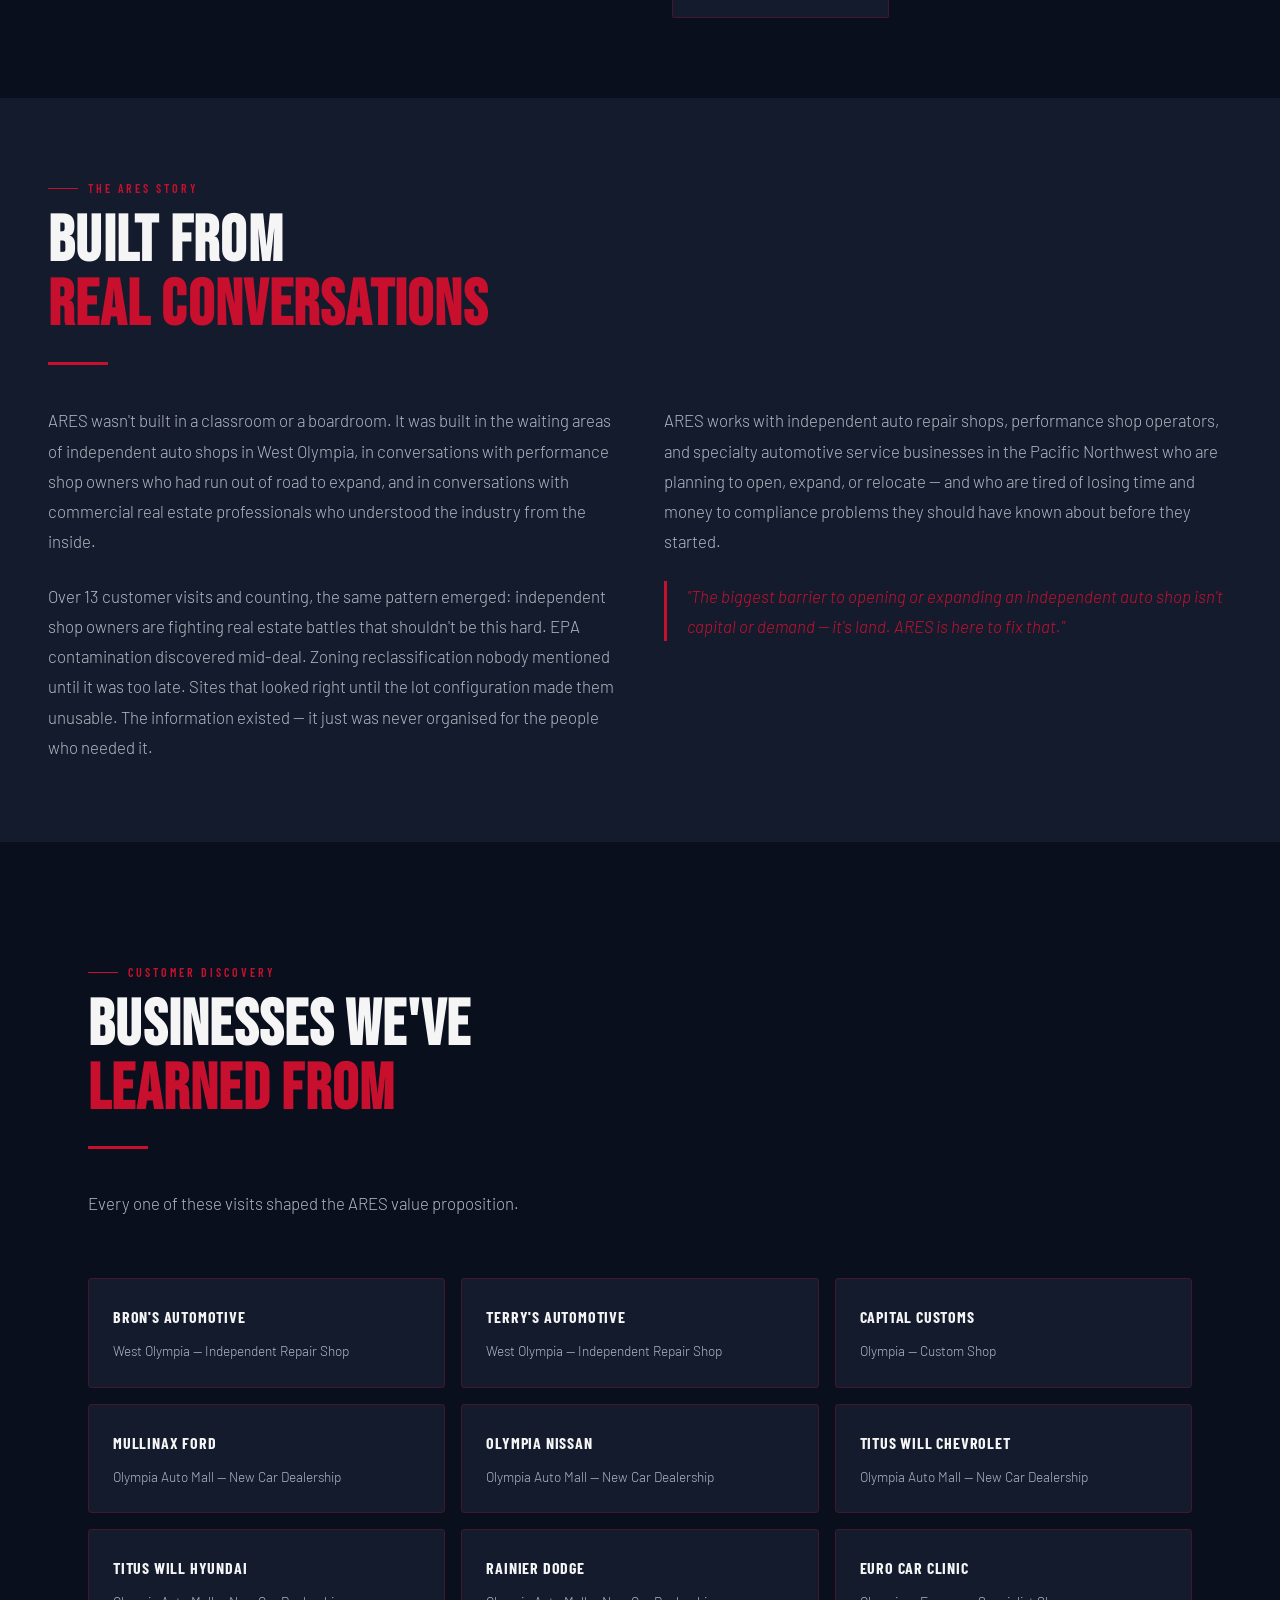
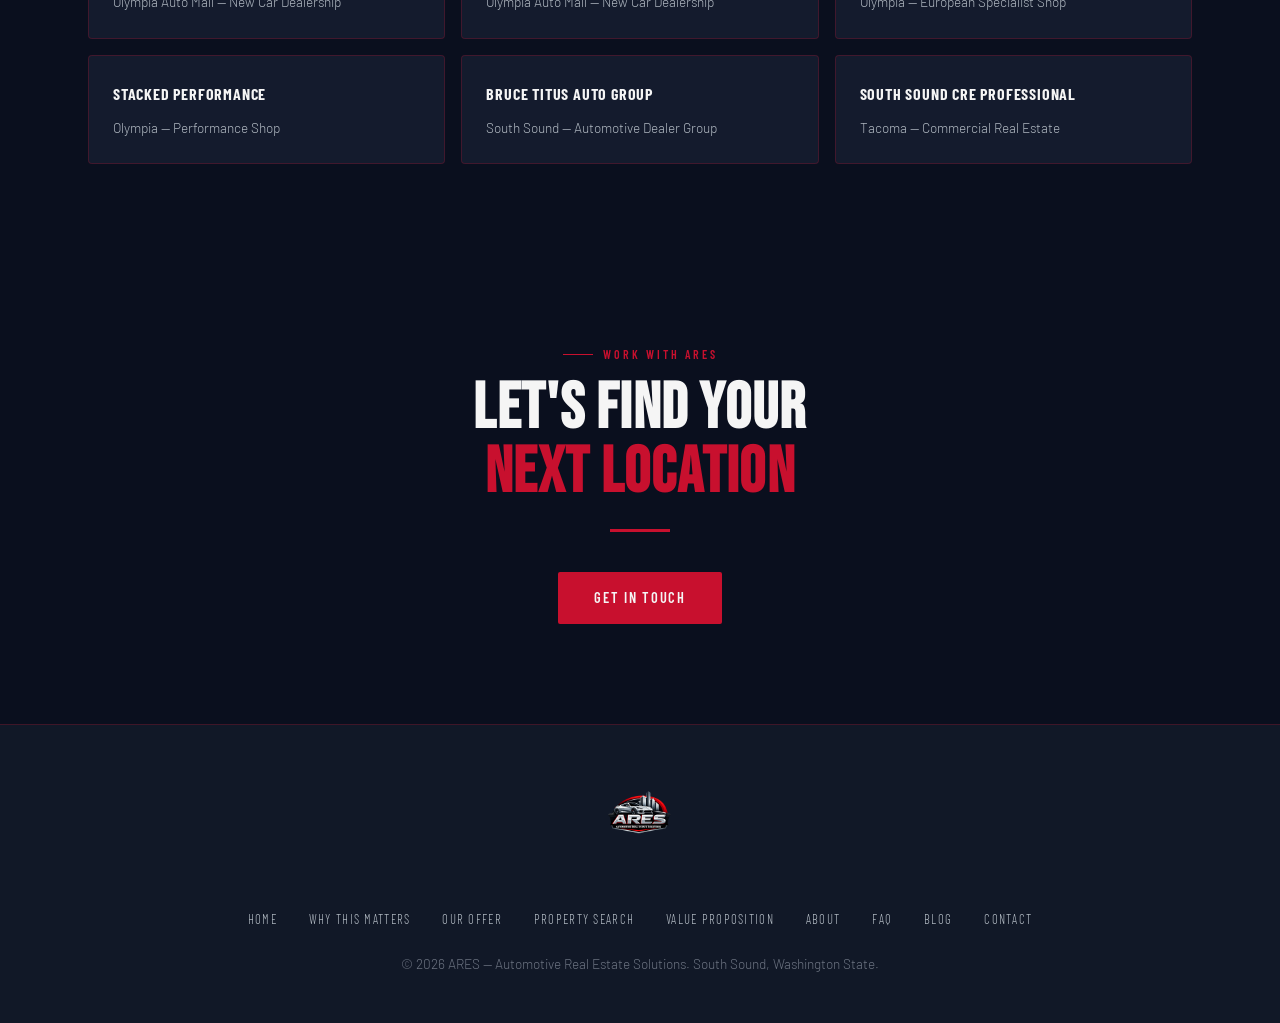
==== commit 15ec162a: "Update site content" ====
--- a/about.html
+++ b/about.html
@@ -4,7 +4,7 @@
   <meta charset="UTF-8" />
   <meta name="viewport" content="width=device-width, initial-scale=1.0" />
   <title>About — ARES Automotive Real Estate Solutions</title>
-  <meta name="description" content="ARES was founded by Raymond Spieldenner, a lifelong car enthusiast and real estate student at The Evergreen State College, committed to solving the real estate challenges facing South Sound automotive businesses." />
+  <meta name="description" content="ARES was founded by Raymond Spieldenner to solve the real estate challenges facing South Sound automotive businesses." />
   <meta name="keywords" content="ARES founder, Raymond Spieldenner, automotive real estate Washington, Evergreen State College entrepreneurship" />
   <link rel="canonical" href="https://www.aresautomotivere.com/about.html" />
   <link rel="stylesheet" href="assets/style.css" />
@@ -165,6 +165,10 @@
         <p style="font-size:0.85rem;">Olympia — Performance Shop</p>
       </div>
       <div class="card scroll-reveal" style="padding:24px;">
+        <h3 style="font-size:1rem;">Bruce Titus Auto Group</h3>
+        <p style="font-size:0.85rem;">South Sound — Automotive Dealer Group</p>
+      </div>
+      <div class="card scroll-reveal" style="padding:24px;">
         <h3 style="font-size:1rem;">South Sound CRE Professional</h3>
         <p style="font-size:0.85rem;">Tacoma — Commercial Real Estate</p>
       </div>
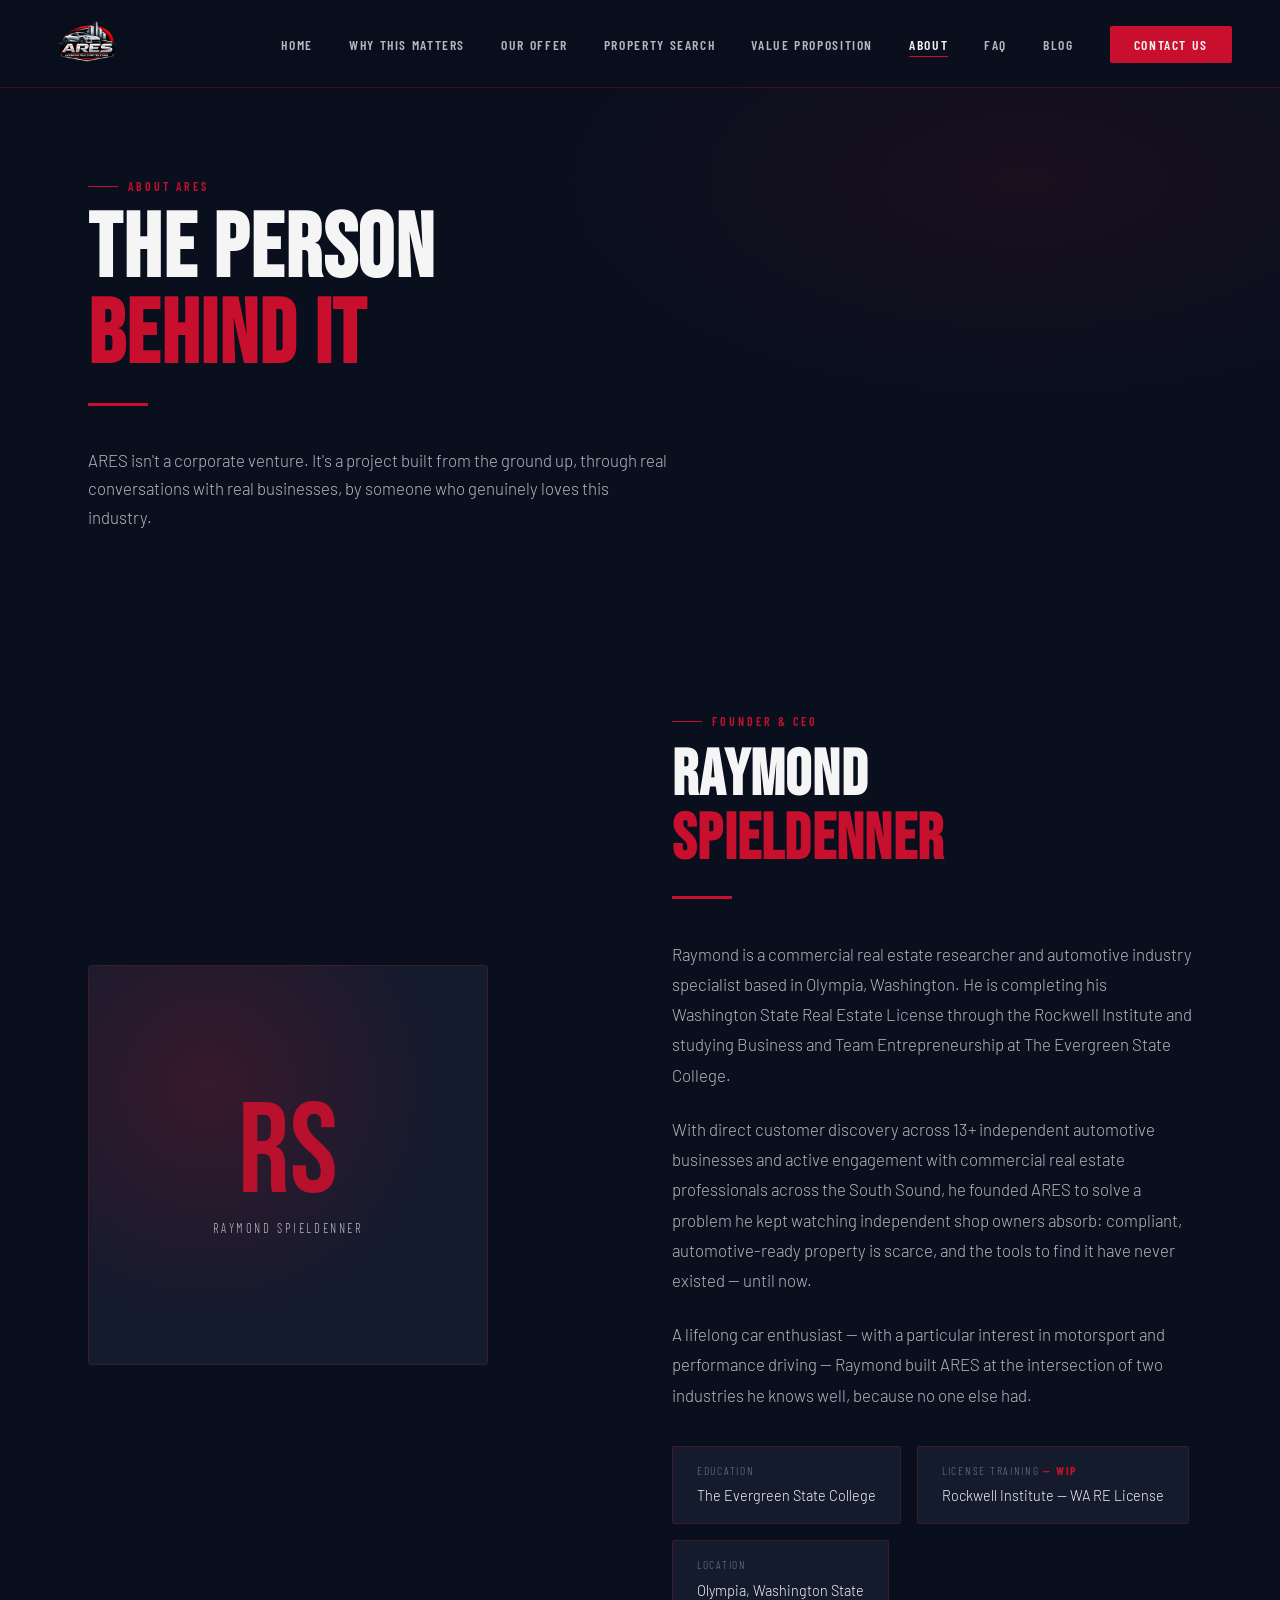
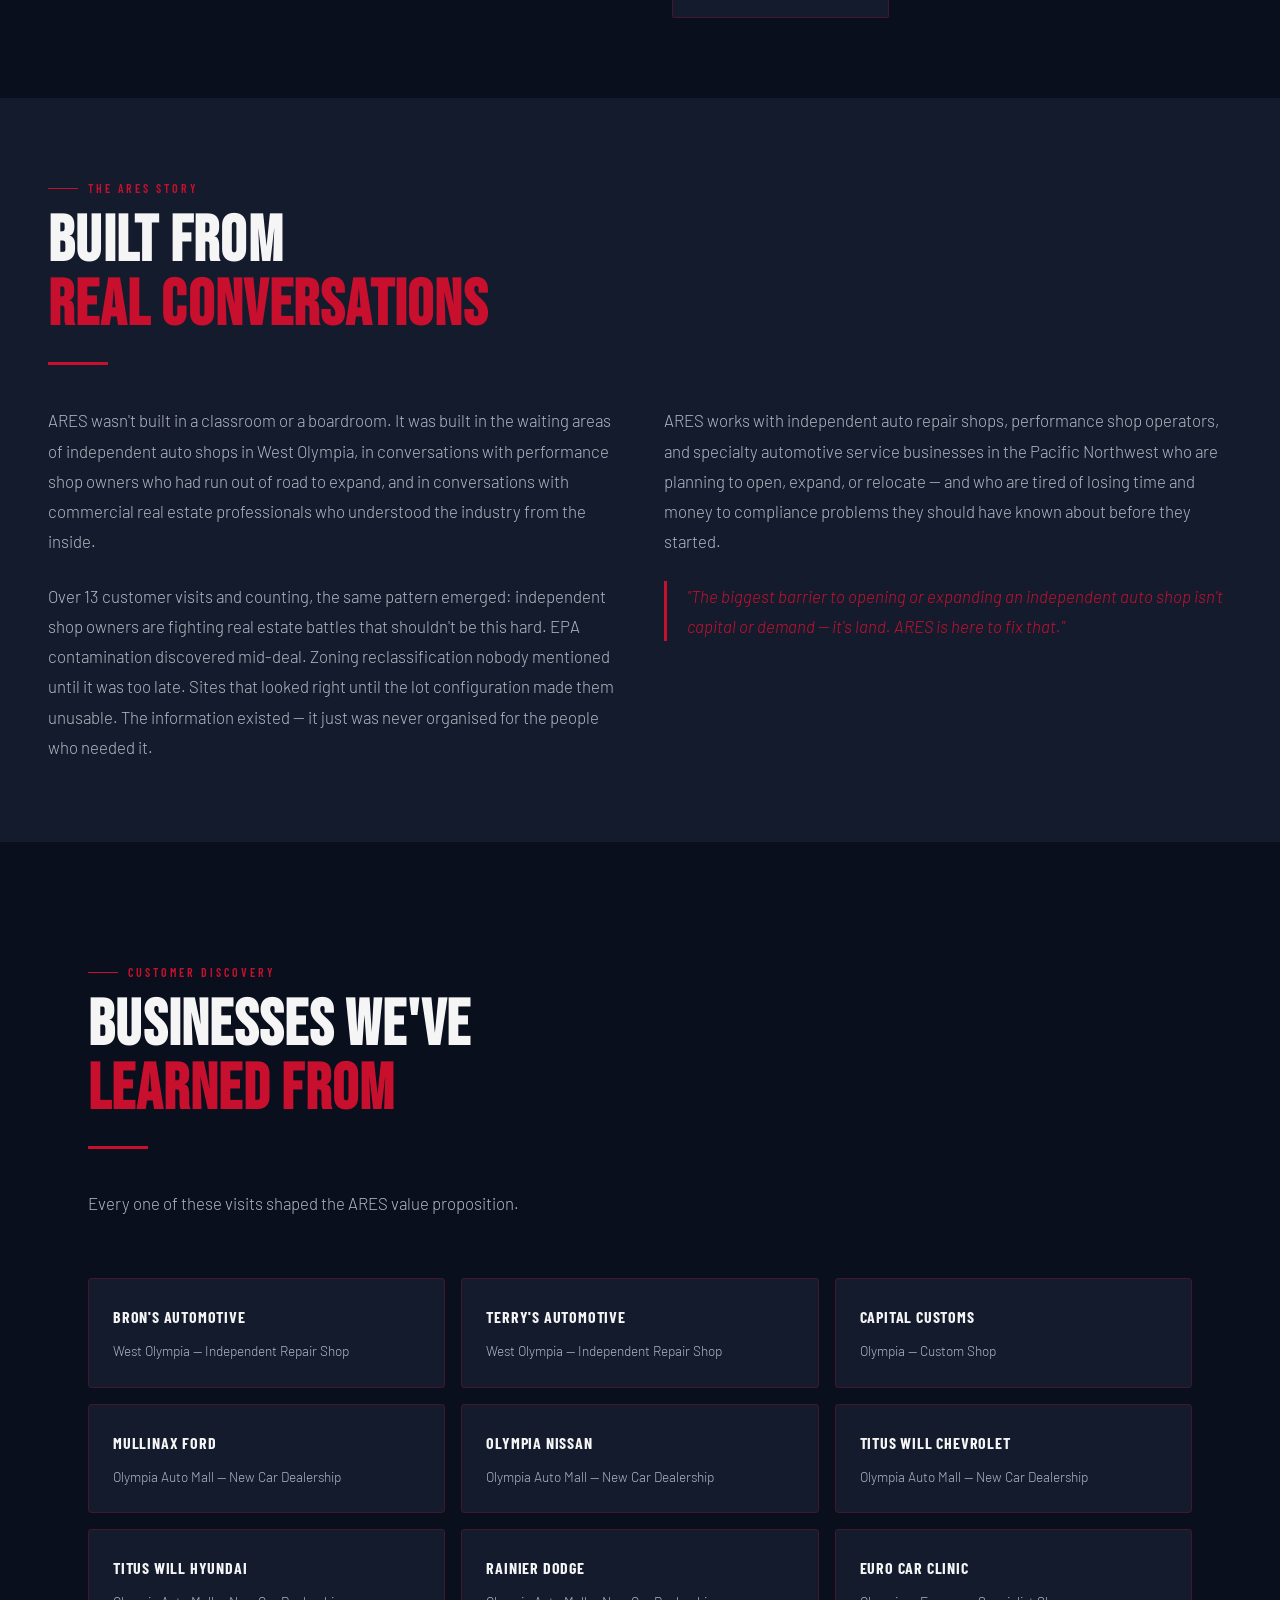
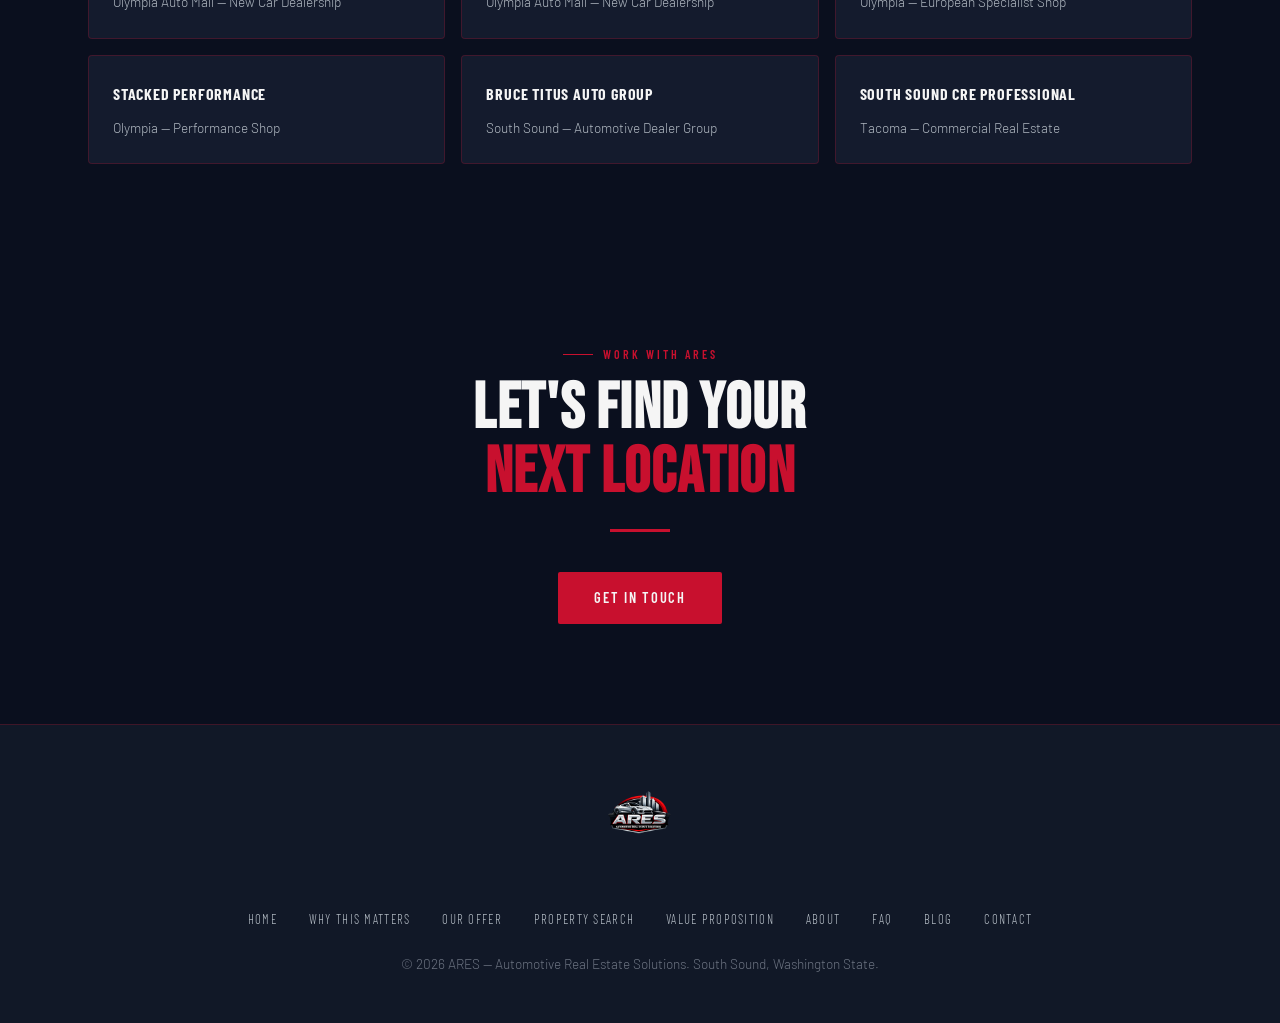
==== commit 6c7fec35: "Update site content" ====
--- a/about.html
+++ b/about.html
@@ -74,7 +74,7 @@
             <div style="font-size:0.9rem; color:var(--white);">The Evergreen State College</div>
           </div>
           <div style="padding:14px 24px; background:var(--card-bg); border:1px solid var(--border); border-radius:2px;">
-            <div style="font-family:'Barlow Condensed',sans-serif; font-size:0.72rem; letter-spacing:0.15em; text-transform:uppercase; color:var(--dim); margin-bottom:4px;">License Training</div>
+            <div style="font-family:'Barlow Condensed',sans-serif; font-size:0.72rem; letter-spacing:0.15em; text-transform:uppercase; color:var(--dim); margin-bottom:4px;">License Training <span style="color:var(--red); font-weight:700;">— WIP</span></div>
             <div style="font-size:0.9rem; color:var(--white);">Rockwell Institute — WA RE License</div>
           </div>
           <div style="padding:14px 24px; background:var(--card-bg); border:1px solid var(--border); border-radius:2px;">
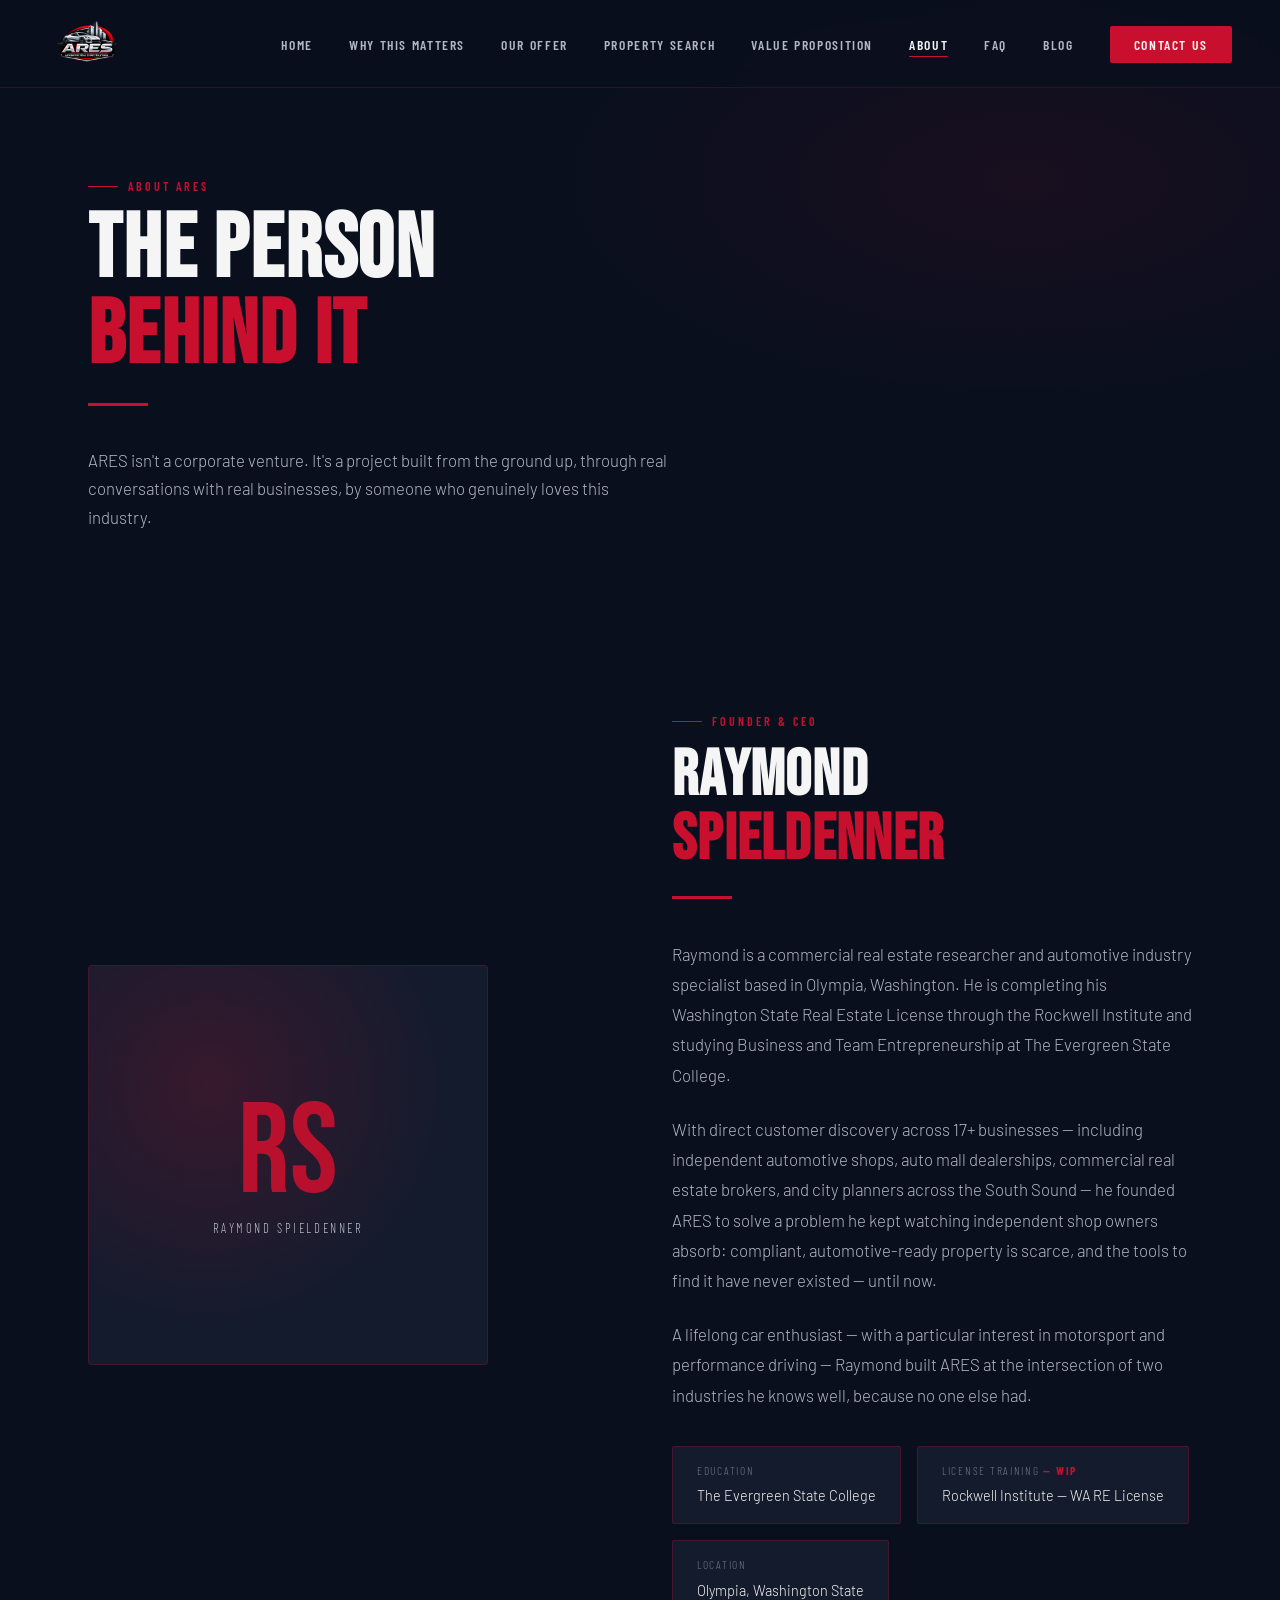
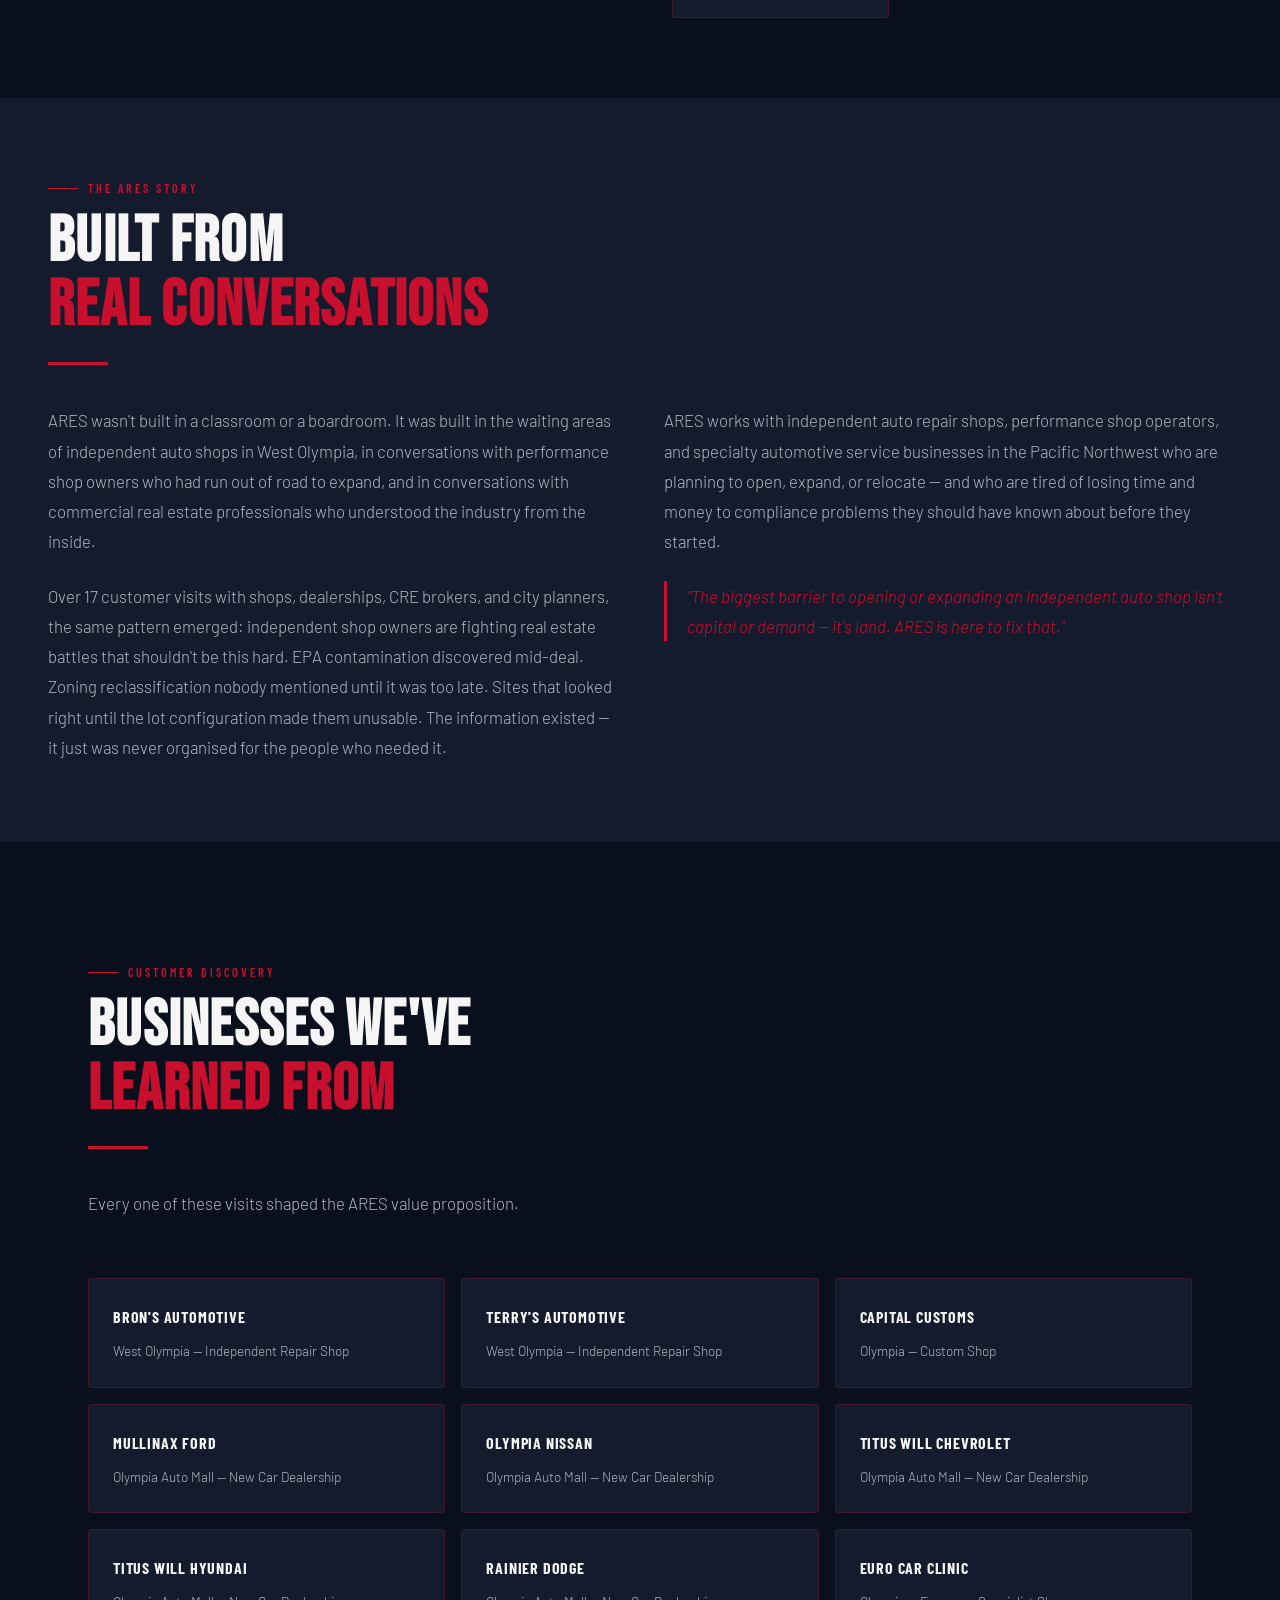
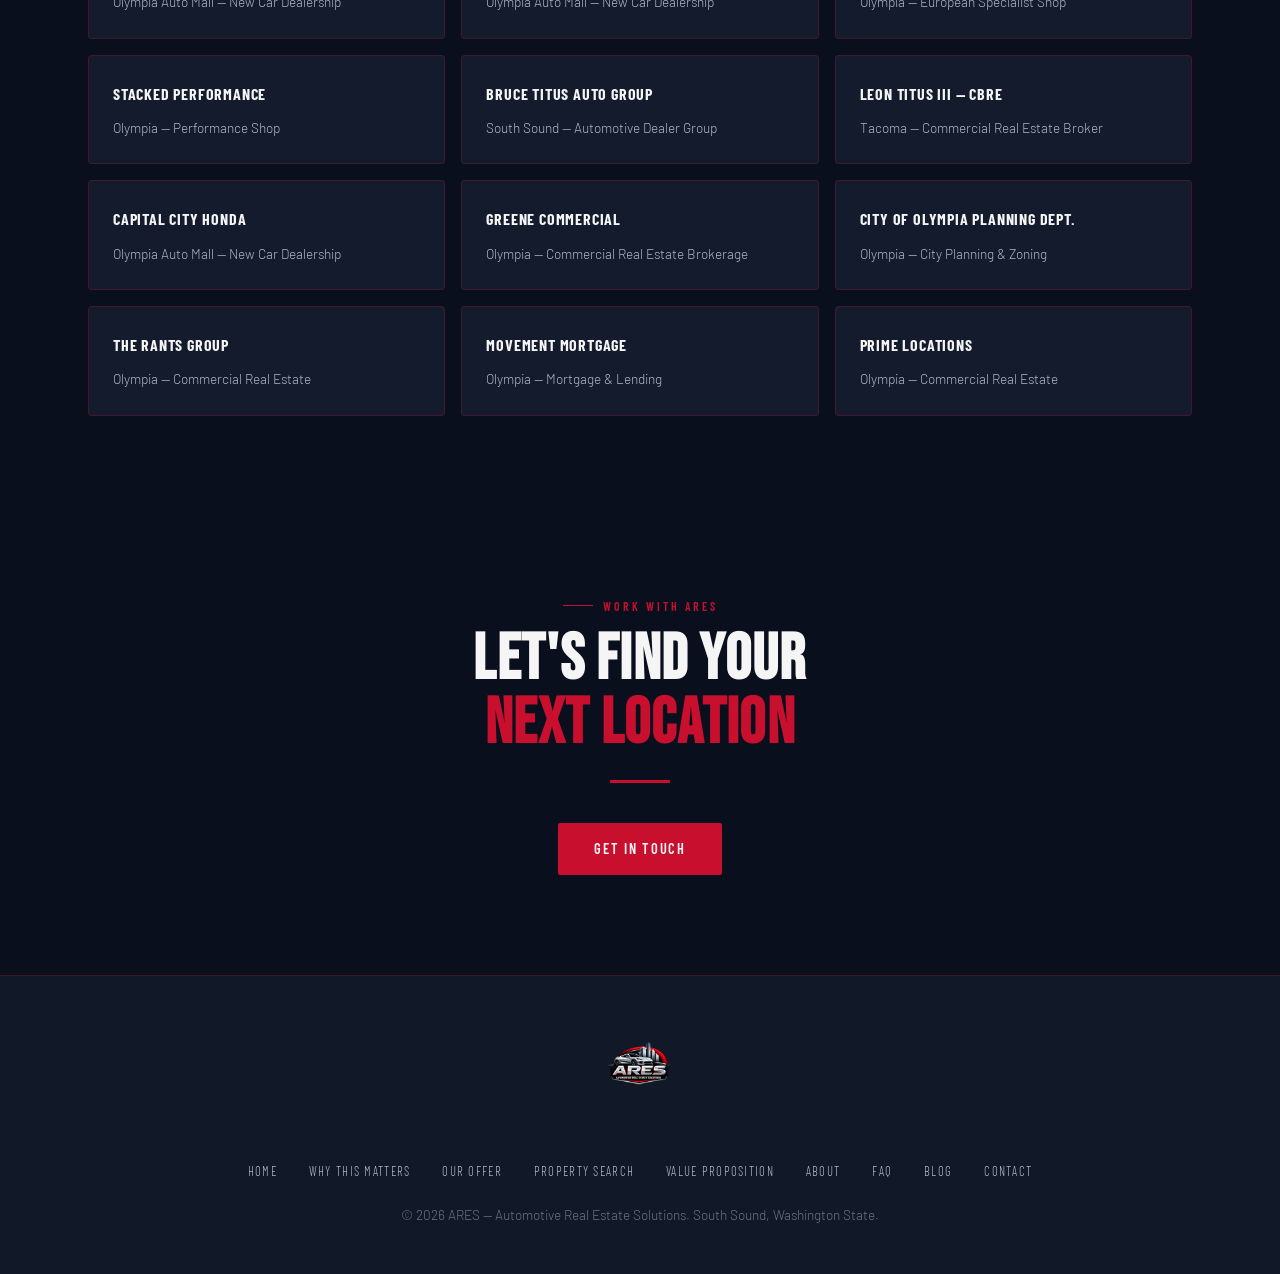
==== commit fe5788ca: "Update site content" ====
--- a/about.html
+++ b/about.html
@@ -63,7 +63,7 @@
           Raymond is a commercial real estate researcher and automotive industry specialist based in Olympia, Washington. He is completing his Washington State Real Estate License through the Rockwell Institute and studying Business and Team Entrepreneurship at The Evergreen State College.
         </p>
         <p style="font-size:1.05rem; color:var(--steel); line-height:1.8; margin-bottom:24px;">
-          With direct customer discovery across 13+ independent automotive businesses and active engagement with commercial real estate professionals across the South Sound, he founded ARES to solve a problem he kept watching independent shop owners absorb: compliant, automotive-ready property is scarce, and the tools to find it have never existed — until now.
+          With direct customer discovery across 17+ businesses — including independent automotive shops, auto mall dealerships, commercial real estate brokers, and city planners across the South Sound — he founded ARES to solve a problem he kept watching independent shop owners absorb: compliant, automotive-ready property is scarce, and the tools to find it have never existed — until now.
         </p>
         <p style="font-size:1.05rem; color:var(--steel); line-height:1.8;">
           A lifelong car enthusiast — with a particular interest in motorsport and performance driving — Raymond built ARES at the intersection of two industries he knows well, because no one else had.
@@ -100,7 +100,7 @@
             ARES wasn't built in a classroom or a boardroom. It was built in the waiting areas of independent auto shops in West Olympia, in conversations with performance shop owners who had run out of road to expand, and in conversations with commercial real estate professionals who understood the industry from the inside.
           </p>
           <p style="font-size:1.05rem; color:var(--steel); line-height:1.8;">
-            Over 13 customer visits and counting, the same pattern emerged: independent shop owners are fighting real estate battles that shouldn't be this hard. EPA contamination discovered mid-deal. Zoning reclassification nobody mentioned until it was too late. Sites that looked right until the lot configuration made them unusable. The information existed — it just was never organised for the people who needed it.
+            Over 17 customer visits with shops, dealerships, CRE brokers, and city planners, the same pattern emerged: independent shop owners are fighting real estate battles that shouldn't be this hard. EPA contamination discovered mid-deal. Zoning reclassification nobody mentioned until it was too late. Sites that looked right until the lot configuration made them unusable. The information existed — it just was never organised for the people who needed it.
           </p>
         </div>
         <div class="scroll-reveal">
@@ -169,8 +169,32 @@
         <p style="font-size:0.85rem;">South Sound — Automotive Dealer Group</p>
       </div>
       <div class="card scroll-reveal" style="padding:24px;">
-        <h3 style="font-size:1rem;">South Sound CRE Professional</h3>
-        <p style="font-size:0.85rem;">Tacoma — Commercial Real Estate</p>
+        <h3 style="font-size:1rem;">Leon Titus III — CBRE</h3>
+        <p style="font-size:0.85rem;">Tacoma — Commercial Real Estate Broker</p>
+      </div>
+      <div class="card scroll-reveal" style="padding:24px;">
+        <h3 style="font-size:1rem;">Capital City Honda</h3>
+        <p style="font-size:0.85rem;">Olympia Auto Mall — New Car Dealership</p>
+      </div>
+      <div class="card scroll-reveal" style="padding:24px;">
+        <h3 style="font-size:1rem;">Greene Commercial</h3>
+        <p style="font-size:0.85rem;">Olympia — Commercial Real Estate Brokerage</p>
+      </div>
+      <div class="card scroll-reveal" style="padding:24px;">
+        <h3 style="font-size:1rem;">City of Olympia Planning Dept.</h3>
+        <p style="font-size:0.85rem;">Olympia — City Planning & Zoning</p>
+      </div>
+      <div class="card scroll-reveal" style="padding:24px;">
+        <h3 style="font-size:1rem;">The Rants Group</h3>
+        <p style="font-size:0.85rem;">Olympia — Commercial Real Estate</p>
+      </div>
+      <div class="card scroll-reveal" style="padding:24px;">
+        <h3 style="font-size:1rem;">Movement Mortgage</h3>
+        <p style="font-size:0.85rem;">Olympia — Mortgage &amp; Lending</p>
+      </div>
+      <div class="card scroll-reveal" style="padding:24px;">
+        <h3 style="font-size:1rem;">Prime Locations</h3>
+        <p style="font-size:0.85rem;">Olympia — Commercial Real Estate</p>
       </div>
     </div>
   </section>
